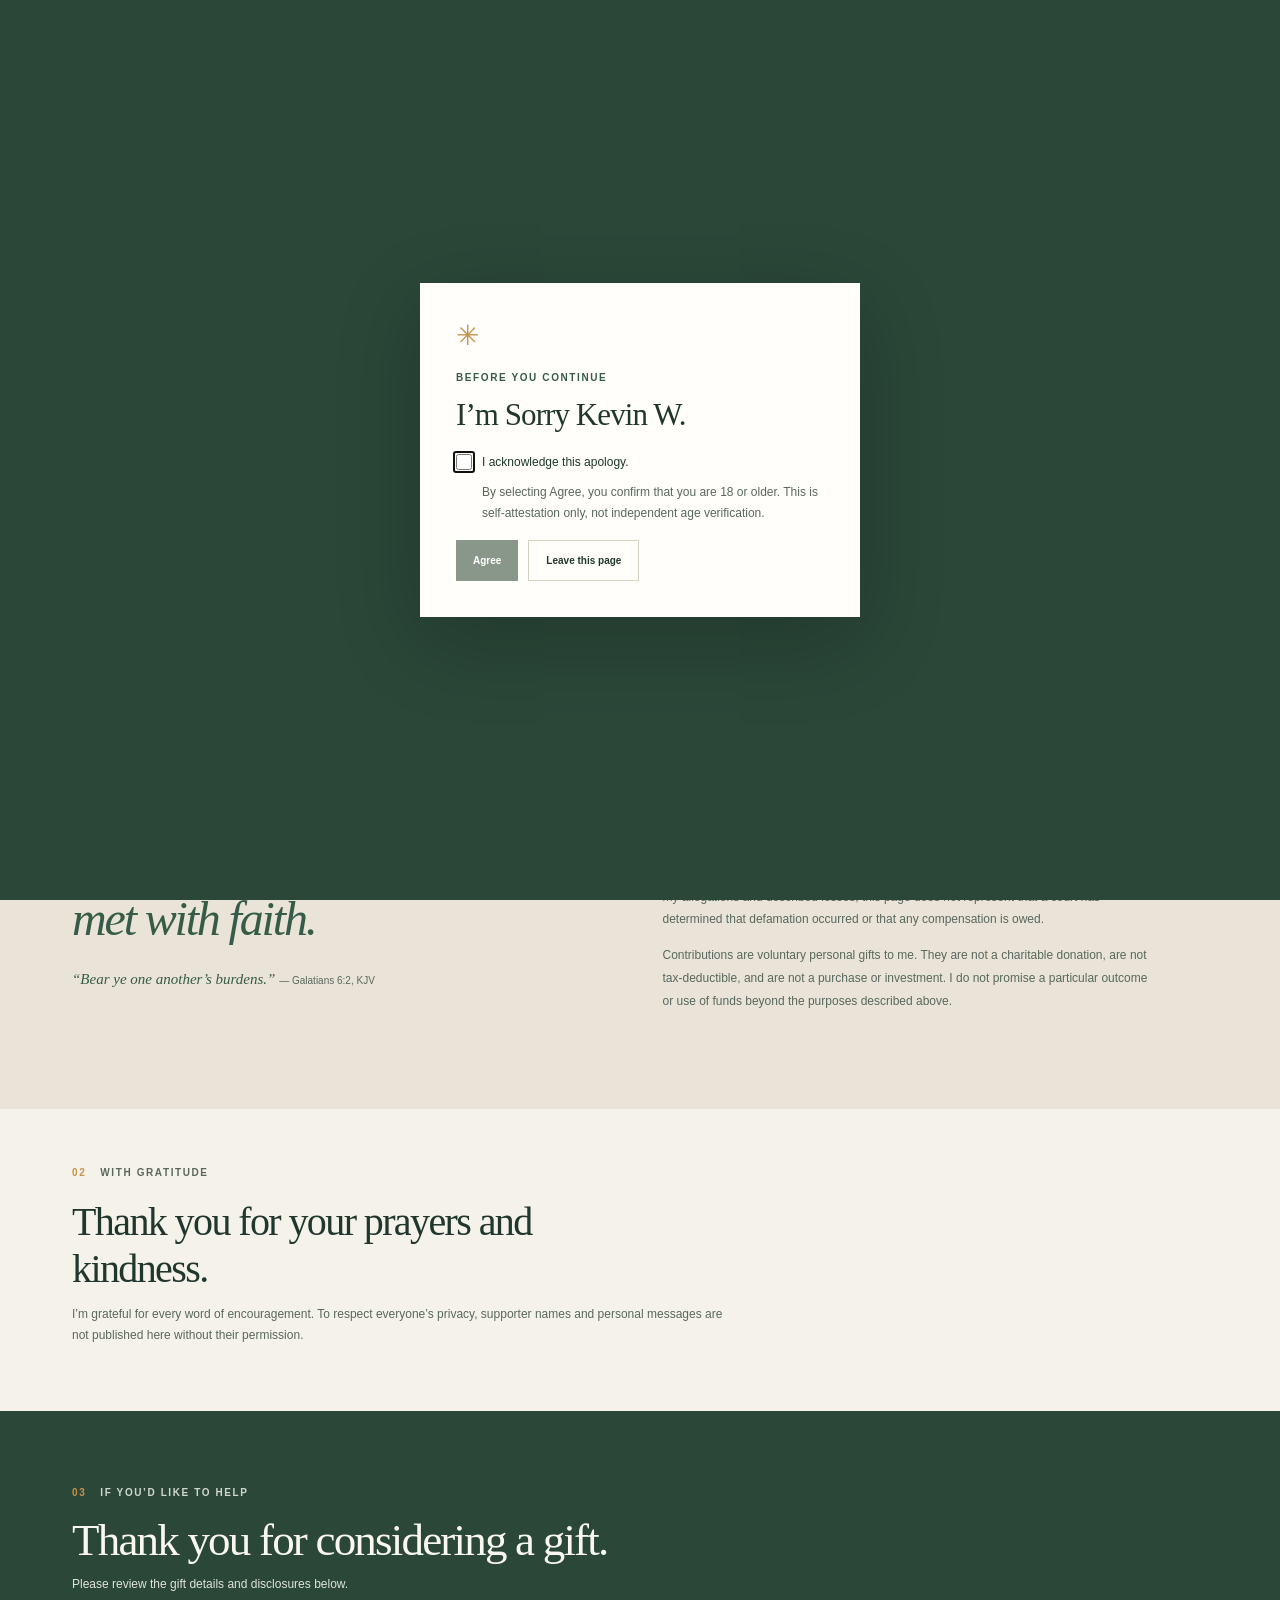
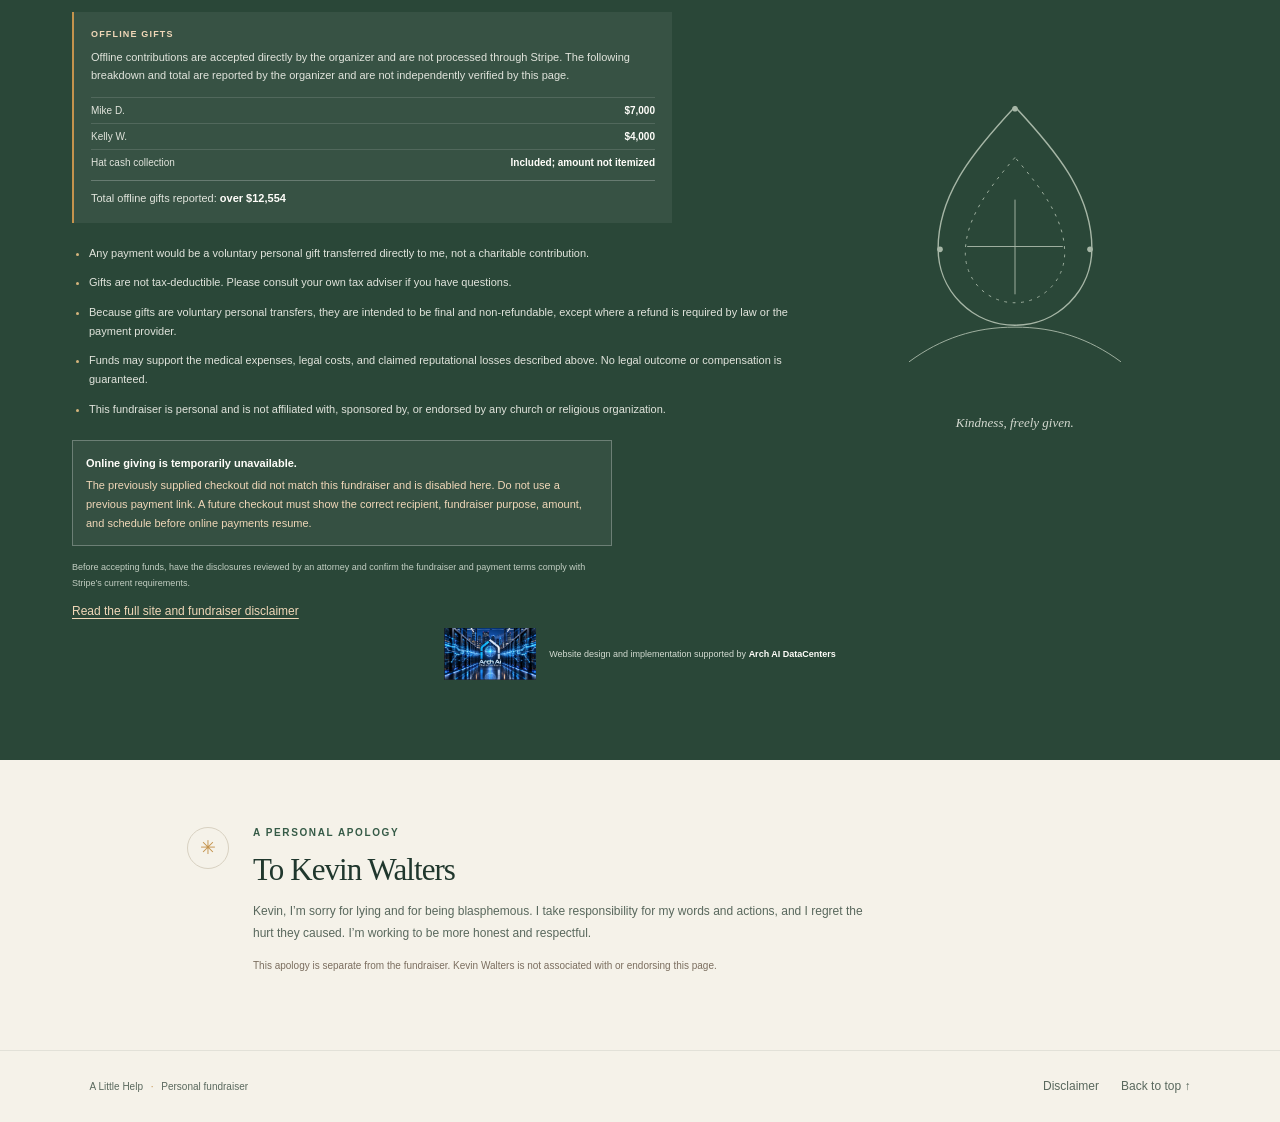
==== index.html @ fa7276f8 "Clarify online giving pause Co-authored-by: Copilot App <223556219+Copilot@users.noreply.github.com>" ====
<!doctype html>
<html lang="en">
  <head>
    <meta charset="utf-8">
    <meta name="viewport" content="width=device-width, initial-scale=1">
    <meta name="theme-color" content="#f5f2e9">
    <meta
      name="description"
      content="A personal fundraiser seeking voluntary support for medical expenses, legal costs, and alleged reputational losses. Read the disclosures and recurring-payment terms."
    >
    <meta property="og:type" content="website">
    <meta property="og:title" content="Personal Fundraiser for Medical and Legal Expenses | A Little Help">
    <meta property="og:description" content="A personal fundraiser seeking voluntary support for medical expenses, legal costs, and alleged reputational losses. Read the disclosures and recurring-payment terms.">
    <meta name="twitter:card" content="summary">
    <title>Personal Fundraiser for Medical and Legal Expenses | A Little Help</title>
    <link rel="stylesheet" href="styles.css">
    <script src="script.js" defer></script>
  </head>
  <body>
    <div class="age-gate" id="age-gate" role="dialog" aria-modal="true" aria-labelledby="age-title">
      <div class="age-card">
        <span class="age-mark" aria-hidden="true">✳</span>
        <p class="eyebrow">Before you continue</p>
        <h1 id="age-title">I’m Sorry Kevin W.</h1>
        <label class="age-acknowledgment" for="age-apology-check">
          <input id="age-apology-check" type="checkbox">
          <span>I acknowledge this apology.</span>
        </label>
        <p class="age-fine-print">By selecting Agree, you confirm that you are 18 or older. This is self-attestation only, not independent age verification.</p>
        <div class="age-actions">
          <button class="button button-primary" id="age-confirm" type="button" disabled>Agree</button>
          <button class="button button-quiet" id="age-leave" type="button">Leave this page</button>
        </div>
      </div>
    </div>

    <div id="view-stage">
    <div id="page-content">
      <header class="site-header">
        <a class="wordmark" href="#home" aria-label="A Little Help, home">
          <span class="wordmark-icon" aria-hidden="true">✳</span>
          <span>A Little Help</span>
        </a>
        <a class="header-link" href="#story">Read the details <span aria-hidden="true">↓</span></a>
      </header>

      <main id="home">
      <section class="hero" aria-labelledby="page-title">
        <div class="hero-copy">
          <p class="eyebrow"><span class="eyebrow-line"></span>A personal fundraiser</p>
          <h1 id="page-title">A little help.<br><em>A lot of hope.</em></h1>
          <p class="hero-intro">
            I’m seeking help with medical expenses, legal costs, and losses related
            to statements I believe have harmed my reputation. I’m grateful for
            your kindness, prayers, or simply taking the time to read.
          </p>
          <a class="text-link" href="#donate">Read the giving details <span aria-hidden="true">↘</span></a>
          <div class="verse">
            <span class="verse-mark" aria-hidden="true">“</span>
            <blockquote>“I was sick, and ye visited me.”</blockquote>
            <cite>Matthew 25:36, King James Version</cite>
          </div>
        </div>

        <aside class="goal-card" aria-label="Fundraising goal">
          <div class="goal-orbit" aria-hidden="true">
            <svg viewBox="0 0 220 220" role="presentation">
              <circle cx="110" cy="110" r="94" fill="none" stroke="currentColor" stroke-width="1"></circle>
              <circle cx="110" cy="110" r="74" fill="none" stroke="currentColor" stroke-width="1" stroke-dasharray="2 7"></circle>
              <path d="M110 35v150M35 110h150M57 57l106 106M163 57 57 163" fill="none" stroke="currentColor" stroke-width="1"></path>
              <circle cx="110" cy="110" r="5" fill="currentColor"></circle>
            </svg>
          </div>
          <p class="goal-label">Fundraising goal</p>
          <p class="goal-amount">$325,000</p>
          <p class="goal-caption">A goal, not a promise of compensation or a legal finding.</p>
          <div class="raised-total">
            <p class="raised-label">Offline gifts reported</p>
            <p class="raised-amount" id="raised-amount">Over $12,554</p>
          </div>
          <div class="raised-note">
            <span class="status-dot" aria-hidden="true"></span>
            <span>Reported by the organizer; this static page does not verify or update totals.</span>
          </div>
        </aside>
      </section>

      <section class="story-section" id="story" aria-labelledby="story-title">
        <div class="section-label"><span>01</span> WHY I’M ASKING</div>
        <div class="story-content">
          <div>
            <h2 id="story-title">A difficult season,<br><em>met with faith.</em></h2>
            <p class="story-caption">“Bear ye one another’s burdens.” <span>— Galatians 6:2, KJV</span></p>
          </div>
          <div class="story-copy">
            <p>
              I’m asking for personal support toward medical expenses, legal
              costs, and losses I associate with statements I believe were
              defamatory and harmed my reputation. These are my allegations and
              described losses; this page does not represent that a court has
              determined that defamation occurred or that any compensation is
              owed.
            </p>
            <p>
              Contributions are voluntary personal gifts to me. They are not a
              charitable donation, are not tax-deductible, and are not a purchase
              or investment. I do not promise a particular outcome or use of
              funds beyond the purposes described above.
            </p>
          </div>
        </div>
      </section>

      <section class="support-note" aria-labelledby="support-note-title">
        <div class="section-label"><span>02</span> WITH GRATITUDE</div>
        <h2 id="support-note-title">Thank you for your prayers and kindness.</h2>
        <p>I’m grateful for every word of encouragement. To respect everyone’s privacy, supporter names and personal messages are not published here without their permission.</p>
      </section>

      <section class="donation-section" id="donate" aria-labelledby="donation-title">
        <div class="donation-copy">
          <div class="section-label section-label-light"><span>03</span> IF YOU’D LIKE TO HELP</div>
          <h2 id="donation-title">Thank you for considering a gift.</h2>
          <p>
            Please review the gift details and disclosures below.
          </p>
          <div class="offline-giving">
            <p class="offline-label">Offline gifts</p>
            <p>Offline contributions are accepted directly by the organizer and are not processed through Stripe. The following breakdown and total are reported by the organizer and are not independently verified by this page.</p>
            <ul class="offline-list">
              <li><span>Mike D.</span><strong>$7,000</strong></li>
              <li><span>Kelly W.</span><strong>$4,000</strong></li>
              <li><span>Hat cash collection</span><strong>Included; amount not itemized</strong></li>
            </ul>
            <p class="offline-total">Total offline gifts reported: <strong>over $12,554</strong></p>
          </div>
          <ul class="disclosure-list">
            <li>Any payment would be a voluntary personal gift transferred directly to me, not a charitable contribution.</li>
            <li>Gifts are not tax-deductible. Please consult your own tax adviser if you have questions.</li>
            <li>Because gifts are voluntary personal transfers, they are intended to be final and non-refundable, except where a refund is required by law or the payment provider.</li>
            <li>Funds may support the medical expenses, legal costs, and claimed reputational losses described above. No legal outcome or compensation is guaranteed.</li>
            <li>This fundraiser is personal and is not affiliated with, sponsored by, or endorsed by any church or religious organization.</li>
          </ul>
          <p class="payment-status" role="status" aria-live="polite">
            <strong>Online giving is temporarily unavailable.</strong> The previously supplied checkout did not match this fundraiser and is disabled here. Do not use a previous payment link. A future checkout must show the correct recipient, fundraiser purpose, amount, and schedule before online payments resume.
          </p>
          <p class="review-note">Before accepting funds, have the disclosures reviewed by an attorney and confirm the fundraiser and payment terms comply with Stripe’s current requirements.</p>
          <p class="disclaimer-link"><a href="disclaimer.html">Read the full site and fundraiser disclaimer</a></p>
        </div>
        <div class="donation-art" aria-hidden="true">
          <svg viewBox="0 0 320 360" role="presentation">
            <path d="M160 35c-42 45-82 92-82 151a82 82 0 0 0 164 0c0-59-40-106-82-151Z" fill="none" stroke="currentColor" stroke-width="1.5"></path>
            <path d="M160 89c-28 33-53 65-53 102a53 53 0 0 0 106 0c0-37-25-69-53-102Z" fill="none" stroke="currentColor" stroke-width="1" stroke-dasharray="3 6"></path>
            <path d="M160 134v101m-51-51h102" fill="none" stroke="currentColor" stroke-width="1"></path>
            <path d="M47 307c34-25 70-37 113-37s79 12 113 37" fill="none" stroke="currentColor" stroke-width="1"></path>
            <circle cx="160" cy="37" r="3" fill="currentColor"></circle>
            <circle cx="80" cy="187" r="3" fill="currentColor"></circle>
            <circle cx="240" cy="187" r="3" fill="currentColor"></circle>
          </svg>
          <span class="art-caption">Kindness, freely given.</span>
        </div>
        <div class="entity-credit">
          <img src="assets/arch-ai-datacenters.png" alt="">
          <span>Website design and implementation supported by <strong>Arch AI DataCenters</strong></span>
        </div>
      </section>

      <section class="apology-section" aria-labelledby="apology-title">
        <div class="apology-icon" aria-hidden="true">✳</div>
        <div class="apology-copy">
          <p class="eyebrow">A personal apology</p>
          <h2 id="apology-title">To Kevin Walters</h2>
          <p>
            Kevin, I’m sorry for lying and for being blasphemous. I take
            responsibility for my words and actions, and I regret the hurt they
            caused. I’m working to be more honest and respectful.
          </p>
          <p class="apology-note">
            This apology is separate from the fundraiser. Kevin Walters is not
            associated with or endorsing this page.
          </p>
        </div>
      </section>
      </main>

      <footer class="site-footer">
        <span>A Little Help <span aria-hidden="true">·</span> Personal fundraiser</span>
        <span class="footer-links"><a href="disclaimer.html">Disclaimer</a><a href="#home">Back to top ↑</a></span>
      </footer>
    </div>
    </div>
    <div class="leave-screen" id="leave-screen" hidden>
      <p>Thanks for stopping by. You can close this tab now.</p>
    </div>
    <div class="view-toggle" role="group" aria-label="Preview the page layout">
      <button class="view-toggle-button" type="button" data-view="desktop" aria-label="Show desktop layout" title="Desktop layout" aria-pressed="false">
        <svg viewBox="0 0 24 24" aria-hidden="true"><rect x="3" y="4" width="18" height="13" rx="1.5"></rect><path d="M8 21h8m-4-4v4"></path></svg>
      </button>
      <button class="view-toggle-button" type="button" data-view="mobile" aria-label="Show mobile layout" title="Mobile layout" aria-pressed="false">
        <svg viewBox="0 0 24 24" aria-hidden="true"><rect x="7" y="2.5" width="10" height="19" rx="2"></rect><path d="M10 5h4m-2 13.5h.01"></path></svg>
      </button>
    </div>
  </body>
</html>
---- styles.css ----
:root {
  color-scheme: light;
  --paper: #f5f2e9;
  --paper-dark: #e9e4d7;
  --ink: #20372d;
  --ink-soft: #59685d;
  --green: #365b47;
  --green-deep: #2a4738;
  --gold: #c4934d;
  --line: #d8d1c1;
  --white: #fffefa;
}

* { box-sizing: border-box; }

html { scroll-behavior: smooth; }

body {
  margin: 0;
  background: var(--paper);
  color: var(--ink);
  font-family: "Segoe UI", Arial, sans-serif;
  -webkit-font-smoothing: antialiased;
}

body.gated { overflow: hidden; }

a { color: inherit; }

#view-stage { position: relative; }

.site-header,
.site-footer {
  display: flex;
  align-items: center;
  justify-content: space-between;
  padding-inline: max(7vw, calc((100vw - 1200px) / 2));
}

.site-header {
  height: 82px;
  border-bottom: 1px solid rgb(32 55 45 / 9%);
}

.wordmark {
  display: inline-flex;
  align-items: center;
  gap: 10px;
  font-family: Georgia, "Times New Roman", serif;
  font-size: 19px;
  font-weight: 700;
  text-decoration: none;
}

.wordmark-icon { color: var(--gold); font-size: 25px; }
.header-link, .site-footer a { color: var(--ink-soft); font-size: 12px; text-decoration: none; }
.header-link span { margin-left: 8px; }

.hero {
  display: grid;
  grid-template-columns: minmax(0, 1fr) minmax(310px, 410px);
  align-items: center;
  gap: clamp(45px, 8vw, 115px);
  max-width: 1200px;
  min-height: 635px;
  margin: auto;
  padding: 75px 7vw 82px;
}

.hero-copy { max-width: 580px; }
.eyebrow, .section-label {
  margin: 0;
  color: var(--green);
  font-size: 10px;
  font-weight: 700;
  letter-spacing: .16em;
  text-transform: uppercase;
}

.eyebrow { display: flex; align-items: center; gap: 12px; }
.eyebrow-line { width: 28px; height: 1px; background: var(--gold); }

h1, h2, blockquote { font-family: Georgia, "Times New Roman", serif; font-weight: 400; }

.hero h1 {
  margin: 27px 0 20px;
  font-size: clamp(52px, 6.4vw, 82px);
  letter-spacing: -.055em;
  line-height: .99;
}

.hero h1 em, .story-content h2 em { color: var(--green); font-weight: 400; }
.hero-intro { max-width: 470px; margin: 0; color: var(--ink-soft); font-size: 14px; line-height: 1.85; }

.text-link {
  display: inline-flex;
  gap: 15px;
  margin-top: 25px;
  color: var(--green-deep);
  font-size: 12px;
  font-weight: 700;
  text-underline-offset: 5px;
}

.verse { position: relative; margin-top: 58px; padding-left: 22px; border-left: 1px solid var(--gold); }
.verse-mark { position: absolute; top: -18px; left: 18px; color: var(--gold); font: 30px Georgia, serif; }
.verse blockquote { margin: 0 0 9px; font-size: 19px; font-style: italic; }
.verse cite { color: var(--ink-soft); font-size: 10px; font-style: normal; letter-spacing: .08em; text-transform: uppercase; }

.goal-card {
  position: relative;
  display: flex;
  min-height: 386px;
  flex-direction: column;
  align-items: center;
  justify-content: center;
  overflow: hidden;
  padding: 42px 32px 32px;
  border: 1px solid rgb(32 55 45 / 8%);
  background: var(--white);
  text-align: center;
  box-shadow: 0 22px 65px rgb(46 57 45 / 7%);
}

.goal-orbit { position: absolute; inset: 12px; color: #e5dfd1; }
.goal-orbit svg { width: 100%; height: 100%; }
.goal-label, .goal-amount, .goal-caption, .raised-note { position: relative; }
.goal-label { margin: 15px 0 9px; color: var(--green); font-size: 10px; font-weight: 700; letter-spacing: .15em; text-transform: uppercase; }
.goal-amount { margin: 0; font: 52px Georgia, serif; letter-spacing: -.04em; }
.goal-caption { max-width: 230px; margin: 9px 0 22px; color: var(--ink-soft); font-size: 11px; line-height: 1.6; }
.raised-total { position: relative; margin-bottom: 15px; }
.raised-label { margin: 0 0 4px; color: var(--ink-soft); font-size: 9px; font-weight: 700; letter-spacing: .12em; text-transform: uppercase; }
.raised-amount { margin: 0; color: var(--green); font: 24px Georgia, serif; }
.raised-note { display: flex; align-items: center; gap: 8px; padding-top: 15px; border-top: 1px solid var(--line); color: var(--ink-soft); font-size: 10px; }
.status-dot { width: 7px; height: 7px; border-radius: 50%; background: var(--gold); }

.story-section { padding: 77px max(7vw, calc((100vw - 1050px) / 2)) 83px; background: var(--paper-dark); }
.section-label { display: flex; align-items: center; gap: 14px; color: var(--ink-soft); }
.section-label span { color: var(--gold); }
.story-content { display: grid; grid-template-columns: 1fr 1fr; gap: 68px; margin-top: 35px; }
.story-content h2, .messages-heading h2 { margin: 0; font-size: clamp(34px, 4vw, 48px); letter-spacing: -.045em; line-height: 1.1; }
.story-caption { margin: 25px 0 0; color: var(--green); font: italic 15px Georgia, serif; }
.story-caption span { color: var(--ink-soft); font: 10px "Segoe UI", Arial, sans-serif; }
.story-copy { max-width: 490px; color: var(--ink-soft); font-size: 12px; line-height: 1.9; }
.story-copy p { margin: 0 0 13px; }

.support-note { padding: 58px max(7vw, calc((100vw - 1050px) / 2)) 64px; }
.support-note h2 { max-width: 600px; margin: 20px 0 12px; font-size: clamp(30px, 3.5vw, 40px); letter-spacing: -.04em; }
.support-note > p { max-width: 660px; margin: 0; color: var(--ink-soft); font-size: 12px; line-height: 1.8; }
.button { min-height: 41px; padding: 0 17px; border: 0; font: inherit; font-size: 10px; font-weight: 700; cursor: pointer; }
.button-primary { background: var(--green); color: white; }
.button-primary:hover { background: var(--green-deep); }
.button-quiet { border: 1px solid var(--line); background: transparent; color: var(--ink); }

.donation-section { display: grid; grid-template-columns: minmax(0, 1.3fr) minmax(200px, .7fr); gap: 55px; align-items: center; padding: 76px max(7vw, calc((100vw - 1050px) / 2)) 80px; background: var(--green-deep); color: #f9f7ef; }
.section-label-light { color: #d2d7cd; }
.donation-copy h2 { max-width: 540px; margin: 18px 0 13px; font-size: clamp(34px, 4vw, 45px); letter-spacing: -.04em; line-height: 1.08; }
.donation-copy > p:not(.review-note):not(.payment-status) { color: #e1e4dc; font-size: 12px; }
.disclosure-list { display: grid; gap: 11px; margin: 17px 0 21px; padding-left: 17px; color: #e1e4dc; font-size: 11px; line-height: 1.7; }
.disclosure-list li::marker { color: #d5b47c; }
.offline-giving { max-width: 600px; margin: 21px 0; padding: 15px 17px; border-left: 2px solid var(--gold); background: rgb(255 255 255 / 6%); }
.offline-giving p { margin: 0; color: #e1e4dc; font-size: 11px; line-height: 1.7; }
.offline-giving .offline-label { margin-bottom: 5px; color: #f0d7b8; font-size: 9px; font-weight: 700; letter-spacing: .13em; text-transform: uppercase; }
.offline-list { display: grid; gap: 7px; margin: 12px 0; padding: 0; list-style: none; }
.offline-list li { display: flex; justify-content: space-between; gap: 16px; padding-top: 7px; border-top: 1px solid rgb(255 255 255 / 13%); color: #e1e4dc; font-size: 10px; }
.offline-list strong, .offline-total strong { color: #fffefa; font-weight: 700; text-align: right; }
.offline-total { padding-top: 8px; border-top: 1px solid rgb(255 255 255 / 24%); }
.payment-status { max-width: 540px; margin: 12px 0 8px; padding: 13px; border: 1px solid rgb(255 255 255 / 27%); background: rgb(255 255 255 / 5%); color: #f0d7b8; font-size: 11px; line-height: 1.7; }
.payment-status strong { display: block; margin-bottom: 4px; color: #fffefa; }
.review-note { max-width: 520px; margin: 14px 0 0; color: #c2cec2; font-size: 9px; line-height: 1.7; }
.disclaimer-link { margin: 13px 0 0; font-size: 10px; }
.disclaimer-link a { color: #f0d7b8; text-underline-offset: 3px; }
.donation-art { display: flex; flex-direction: column; align-items: center; color: #a6b6a6; }
.donation-art svg { width: min(100%, 300px); }
.art-caption { margin-top: 4px; color: #d4d9d0; font: italic 13px Georgia, serif; }

.apology-section { display: flex; align-items: flex-start; gap: 24px; max-width: 1050px; margin: auto; padding: 67px 7vw 74px; }
.apology-icon { display: grid; flex: 0 0 42px; width: 42px; height: 42px; place-items: center; border: 1px solid var(--line); border-radius: 50%; color: var(--gold); font-size: 19px; }
.apology-copy { max-width: 620px; }
.apology-copy h2 { margin: 14px 0 12px; font-size: 31px; letter-spacing: -.03em; }
.apology-copy > p:not(.eyebrow) { margin: 0; color: var(--ink-soft); font-size: 12px; line-height: 1.85; }
.apology-copy .apology-note { margin-top: 13px !important; color: #7b6e5f !important; font-size: 10px !important; }
.disclaimer-copy { max-width: 850px; color: var(--ink-soft); font-size: 11px; line-height: 1.8; }
.disclaimer-copy p { margin: 0 0 13px; }
.disclaimer-copy strong { color: var(--ink); }
.disclaimer-page { max-width: 1000px; min-height: calc(100vh - 154px); margin: 0 auto; padding: 64px 7vw 76px; }
.disclaimer-page h1 { margin: 20px 0 28px; font-size: clamp(38px, 5vw, 58px); letter-spacing: -.05em; }
.disclaimer-page .disclaimer-copy { max-width: 820px; font-size: 13px; }
.back-to-fundraiser { display: inline-flex; gap: 12px; margin-top: 20px; color: var(--green); font-size: 12px; font-weight: 700; text-underline-offset: 4px; }
.site-footer { min-height: 72px; border-top: 1px solid rgb(32 55 45 / 9%); color: var(--ink-soft); font-size: 10px; }
.site-footer > span span { padding-inline: 5px; color: var(--gold); }
.footer-links { display: flex; align-items: center; gap: 22px; }
.entity-credit { grid-column: 1 / -1; display: flex; align-items: center; justify-self: center; gap: 13px; margin-top: -22px; color: #d3dbd1; font-size: 9px; text-align: left; }
.entity-credit img { width: 92px; height: 52px; object-fit: cover; object-position: center; }
.entity-credit strong { color: #fffefa; font-weight: 700; }

.age-gate { position: fixed; z-index: 20; inset: 0; display: grid; place-items: center; padding: 24px; background: var(--green-deep); }
.age-gate[hidden], .leave-screen[hidden] { display: none; }
.age-card { width: min(100%, 440px); padding: 36px; background: var(--white); box-shadow: 0 24px 80px rgb(0 0 0 / 20%); }
.age-mark { display: block; margin-bottom: 20px; color: var(--gold); font-size: 28px; }
.age-card h1 { margin: 14px 0 11px; font: 400 31px Georgia, serif; letter-spacing: -.03em; }
.age-card > p:not(.eyebrow) { color: var(--ink-soft); font-size: 12px; line-height: 1.8; }
.age-acknowledgment { display: flex; align-items: flex-start; gap: 10px; margin-top: 20px; color: var(--ink); font-size: 12px; line-height: 1.6; cursor: pointer; }
.age-acknowledgment input { flex: 0 0 auto; width: 16px; height: 16px; margin: 1px 0 0; accent-color: var(--green); }
.age-card > .age-fine-print { margin: 9px 0 0 26px; color: #77796f; font-size: 9px; line-height: 1.55; }
.age-actions { display: flex; flex-wrap: wrap; gap: 10px; margin-top: 15px; }
.age-actions .button-primary:disabled { background: #89978b; cursor: not-allowed; }
.leave-screen { position: fixed; z-index: 21; inset: 0; display: grid; place-items: center; padding: 24px; background: var(--paper); color: var(--ink-soft); font: italic 18px Georgia, serif; text-align: center; }
.view-toggle { position: fixed; z-index: 15; top: 50%; right: 10px; display: grid; gap: 4px; padding: 5px; border: 1px solid rgb(32 55 45 / 12%); border-radius: 24px; background: rgb(255 254 250 / 94%); box-shadow: 0 5px 20px rgb(32 55 45 / 12%); transform: translateY(-50%); }
.view-toggle-button { display: grid; width: 36px; height: 36px; place-items: center; padding: 0; border: 0; border-radius: 50%; background: transparent; color: var(--ink-soft); cursor: pointer; }
.view-toggle-button svg { width: 18px; height: 18px; fill: none; stroke: currentColor; stroke-linecap: round; stroke-linejoin: round; stroke-width: 1.6; }
.view-toggle-button[aria-pressed="true"] { background: var(--green); color: white; }
.view-toggle-button:focus-visible { outline: 2px solid var(--gold); outline-offset: 2px; }

body[data-view-mode="mobile"] #page-content { width: min(390px, 100%); max-width: 100%; margin-inline: auto; box-shadow: 0 0 0 1px rgb(32 55 45 / 10%); }
body[data-view-mode="mobile"] #page-content .site-header { height: 70px; padding-inline: 24px; }
body[data-view-mode="mobile"] #page-content .hero { grid-template-columns: 1fr; gap: 35px; min-height: auto; padding: 59px 27px 65px; }
body[data-view-mode="mobile"] #page-content .hero h1 { font-size: clamp(54px, 14vw, 76px); }
body[data-view-mode="mobile"] #page-content .verse { margin-top: 43px; }
body[data-view-mode="mobile"] #page-content .goal-card { min-height: 310px; }
body[data-view-mode="mobile"] #page-content .story-section,
body[data-view-mode="mobile"] #page-content .support-note { padding: 58px 27px 64px; }
body[data-view-mode="mobile"] #page-content .story-content { grid-template-columns: 1fr; gap: 22px; margin-top: 27px; }
body[data-view-mode="mobile"] #page-content .donation-section { grid-template-columns: 1fr; gap: 25px; padding: 60px 27px 62px; }
body[data-view-mode="mobile"] #page-content .donation-art { display: none; }
body[data-view-mode="mobile"] #page-content .apology-section { gap: 15px; padding: 55px 27px 62px; }
body[data-view-mode="mobile"] #page-content .site-footer { gap: 14px; align-items: flex-start; padding: 18px 22px; font-size: 9px; }
body[data-view-mode="mobile"] #page-content .entity-credit { max-width: 300px; margin-top: -8px; line-height: 1.5; }
body[data-view-mode="mobile"] #page-content .entity-credit img { flex: 0 0 70px; width: 70px; height: 40px; }

body[data-view-mode="desktop"] #view-stage { overflow: hidden; }
body[data-view-mode="desktop"] #page-content { transform-origin: top left; }
body[data-view-mode="desktop"] #page-content .site-header { height: 82px; padding-inline: 7vw; }
body[data-view-mode="desktop"] #page-content .hero { grid-template-columns: minmax(0, 1fr) minmax(270px, 330px); gap: 32px; min-height: 635px; padding: 75px 72px 82px; }
body[data-view-mode="desktop"] #page-content .hero h1 { font-size: clamp(52px, 6.4vw, 82px); }
body[data-view-mode="desktop"] #page-content .verse { margin-top: 58px; }
body[data-view-mode="desktop"] #page-content .goal-card { min-height: 340px; }
body[data-view-mode="desktop"] #page-content .story-section { padding: 77px 72px 83px; }
body[data-view-mode="desktop"] #page-content .support-note { padding: 58px 72px 64px; }
body[data-view-mode="desktop"] #page-content .story-content { grid-template-columns: 1fr 1fr; gap: 45px; margin-top: 35px; }
body[data-view-mode="desktop"] #page-content .donation-section { grid-template-columns: minmax(0, 1.3fr) minmax(200px, .7fr); gap: 32px; padding: 76px 72px 80px; }
body[data-view-mode="desktop"] #page-content .donation-art { display: flex; }
body[data-view-mode="desktop"] #page-content .apology-section { gap: 24px; padding: 67px 72px 74px; }
body[data-view-mode="desktop"] #page-content .site-footer { min-height: 72px; gap: 14px; align-items: center; padding: 18px 7vw; font-size: 10px; }

@media (max-width: 800px) {
  .hero { grid-template-columns: minmax(0, 1fr) minmax(270px, 330px); gap: 32px; padding-inline: 5vw; }
  .goal-card { min-height: 340px; }
  .story-section, .support-note, .donation-section { padding-inline: 7vw; }
  .donation-section { gap: 25px; }
}

@media (max-width: 650px) {
  .site-header { height: 70px; padding-inline: 6vw; }
  .hero { grid-template-columns: 1fr; gap: 35px; min-height: auto; padding: 59px 7vw 65px; }
  .hero h1 { font-size: clamp(54px, 14vw, 76px); }
  .verse { margin-top: 43px; }
  .goal-card { min-height: 310px; }
  .story-section, .support-note { padding: 58px 7vw 64px; }
  .story-content { grid-template-columns: 1fr; gap: 22px; margin-top: 27px; }
  .donation-section { grid-template-columns: 1fr; padding: 60px 7vw 62px; }
  .donation-art { display: none; }
  .apology-section { gap: 15px; padding: 55px 7vw 62px; }
  .disclaimer-page { min-height: calc(100vh - 140px); padding: 52px 7vw 62px; }
  .entity-credit { max-width: 300px; margin-top: -8px; line-height: 1.5; }
  .entity-credit img { flex: 0 0 70px; width: 70px; height: 40px; }
  .site-footer { gap: 14px; align-items: flex-start; padding: 18px 6vw; font-size: 9px; }
  .age-card { padding: 28px; }
}

@media (prefers-reduced-motion: reduce) {
  *, *::before, *::after { scroll-behavior: auto !important; animation-duration: .01ms !important; animation-iteration-count: 1 !important; }
}
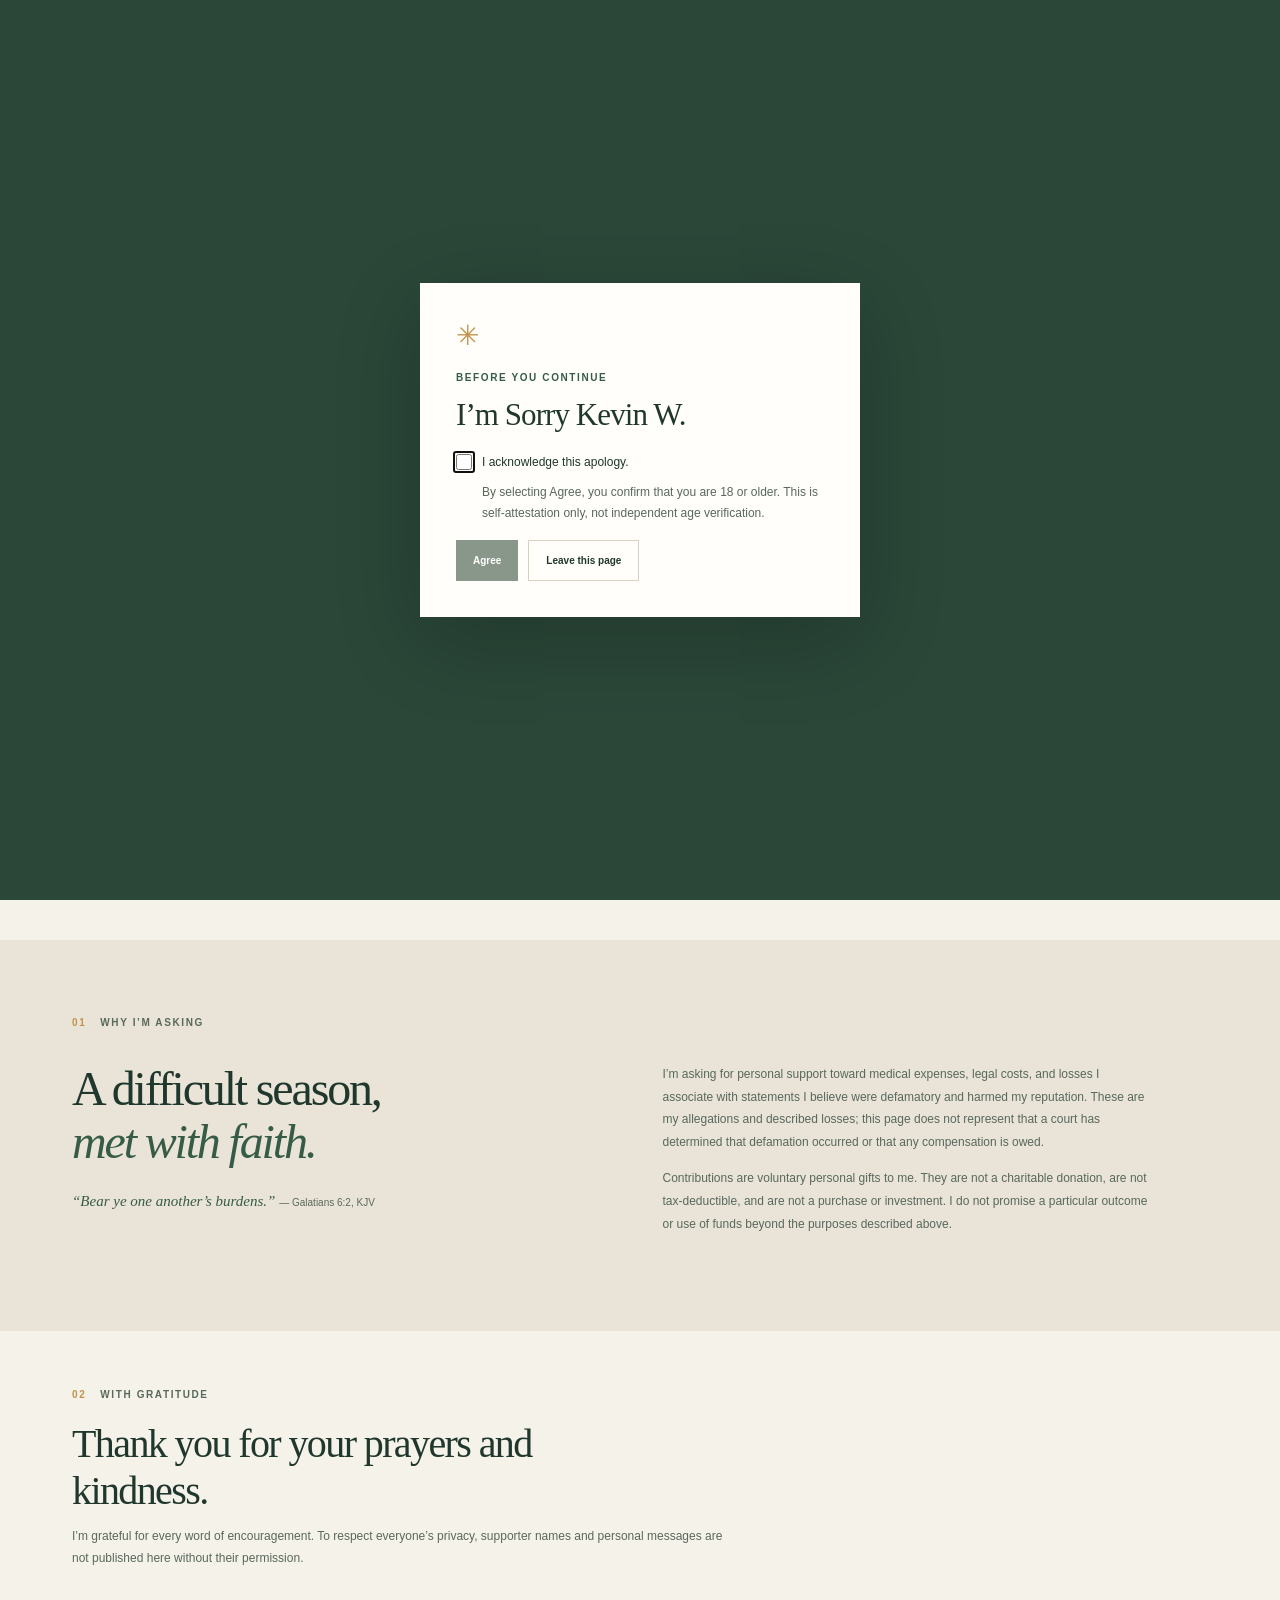
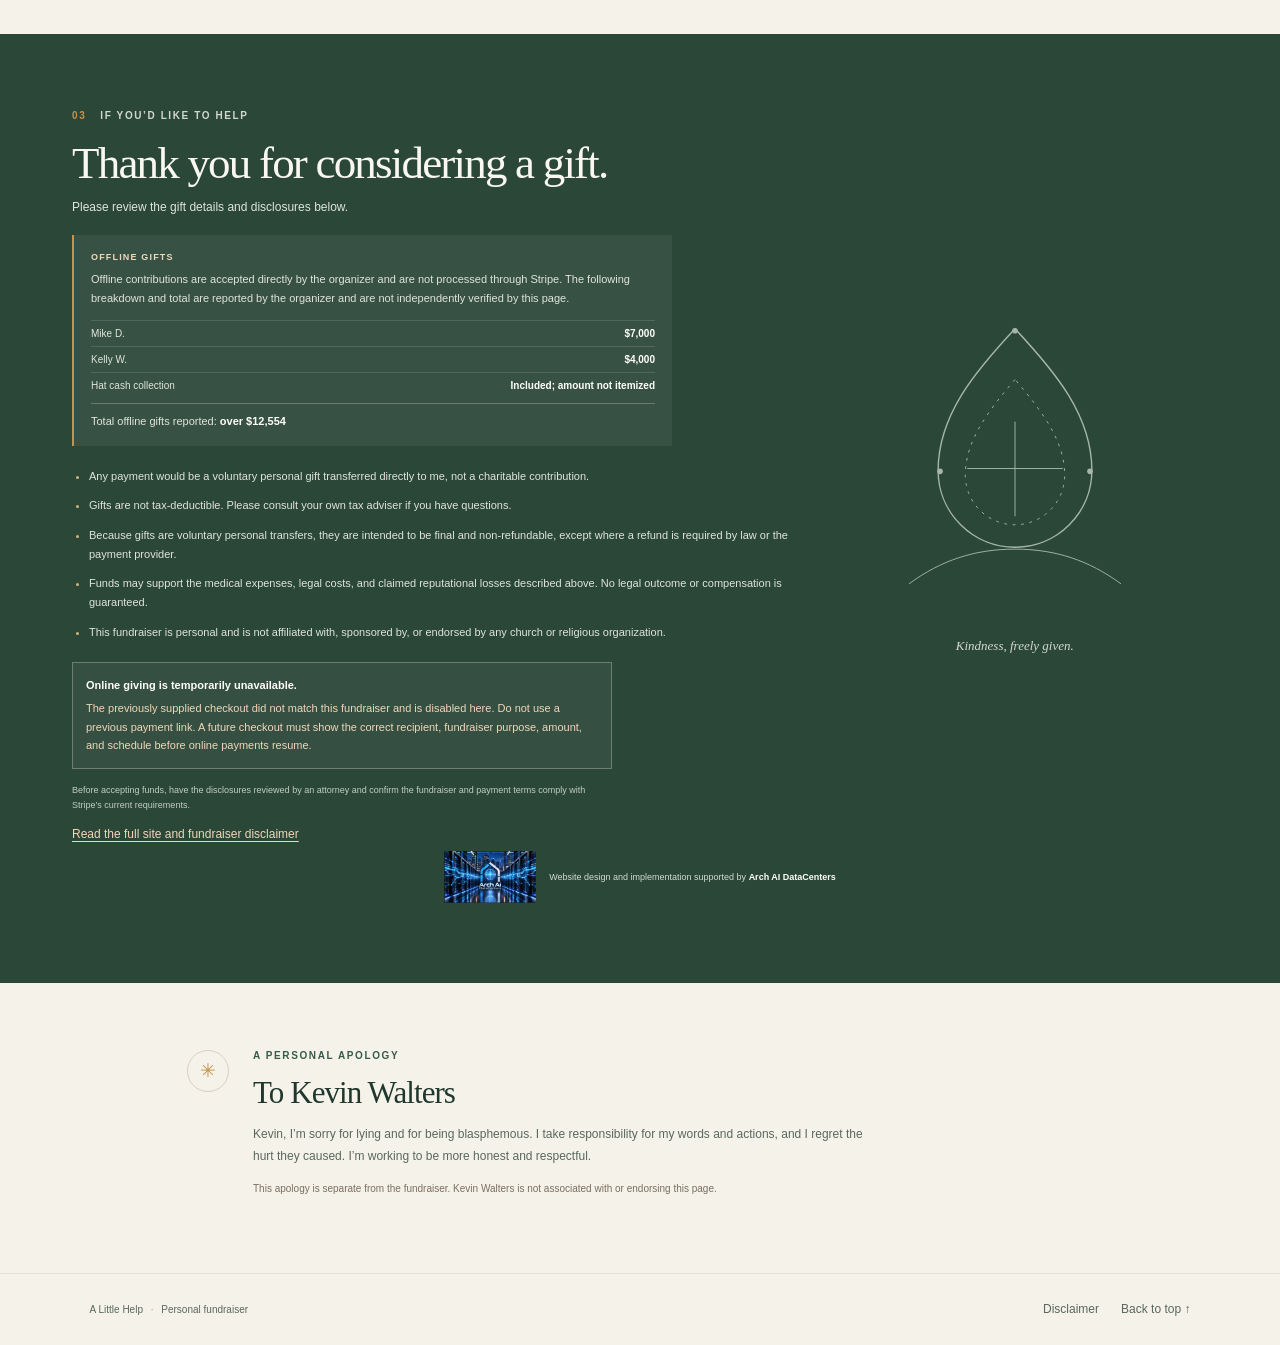
==== commit 84c6d830: "Add neutral defamation subdomain placeholder Co-authored-by: Copilot App <223556219+Copilot@users.no" ====
--- a/index.html
+++ b/index.html
@@ -36,6 +36,13 @@
 
     <div id="view-stage">
     <div id="page-content">
+      <div class="brand-banner">
+        <a class="brand-banner-link" href="#home">
+          <img src="assets/arch-ai-datacenters.png" alt="">
+          <span class="brand-banner-title">Arch AI DataCenters</span>
+          <span class="brand-banner-caption">Website design and implementation support</span>
+        </a>
+      </div>
       <header class="site-header">
         <a class="wordmark" href="#home" aria-label="A Little Help, home">
           <span class="wordmark-icon" aria-hidden="true">✳</span>
--- a/styles.css
+++ b/styles.css
@@ -28,6 +28,41 @@
 a { color: inherit; }
 
 #view-stage { position: relative; }
+
+.brand-banner {
+  display: grid;
+  justify-items: end;
+  padding: 18px 20px 14px;
+  text-align: right;
+}
+
+.brand-banner-link {
+  display: flex;
+  flex-direction: column;
+  align-items: flex-end;
+  gap: 8px;
+  color: var(--ink);
+  text-decoration: none;
+}
+
+.brand-banner-link img {
+  display: block;
+  width: min(230px, 62vw);
+  height: auto;
+  aspect-ratio: 1124 / 632;
+  object-fit: contain;
+}
+
+.brand-banner-title {
+  font-size: clamp(22px, 3vw, 30px);
+  font-weight: 700;
+  line-height: 1.15;
+}
+
+.brand-banner-caption {
+  color: var(--ink-soft);
+  font-size: 10px;
+}
 
 .site-header,
 .site-footer {
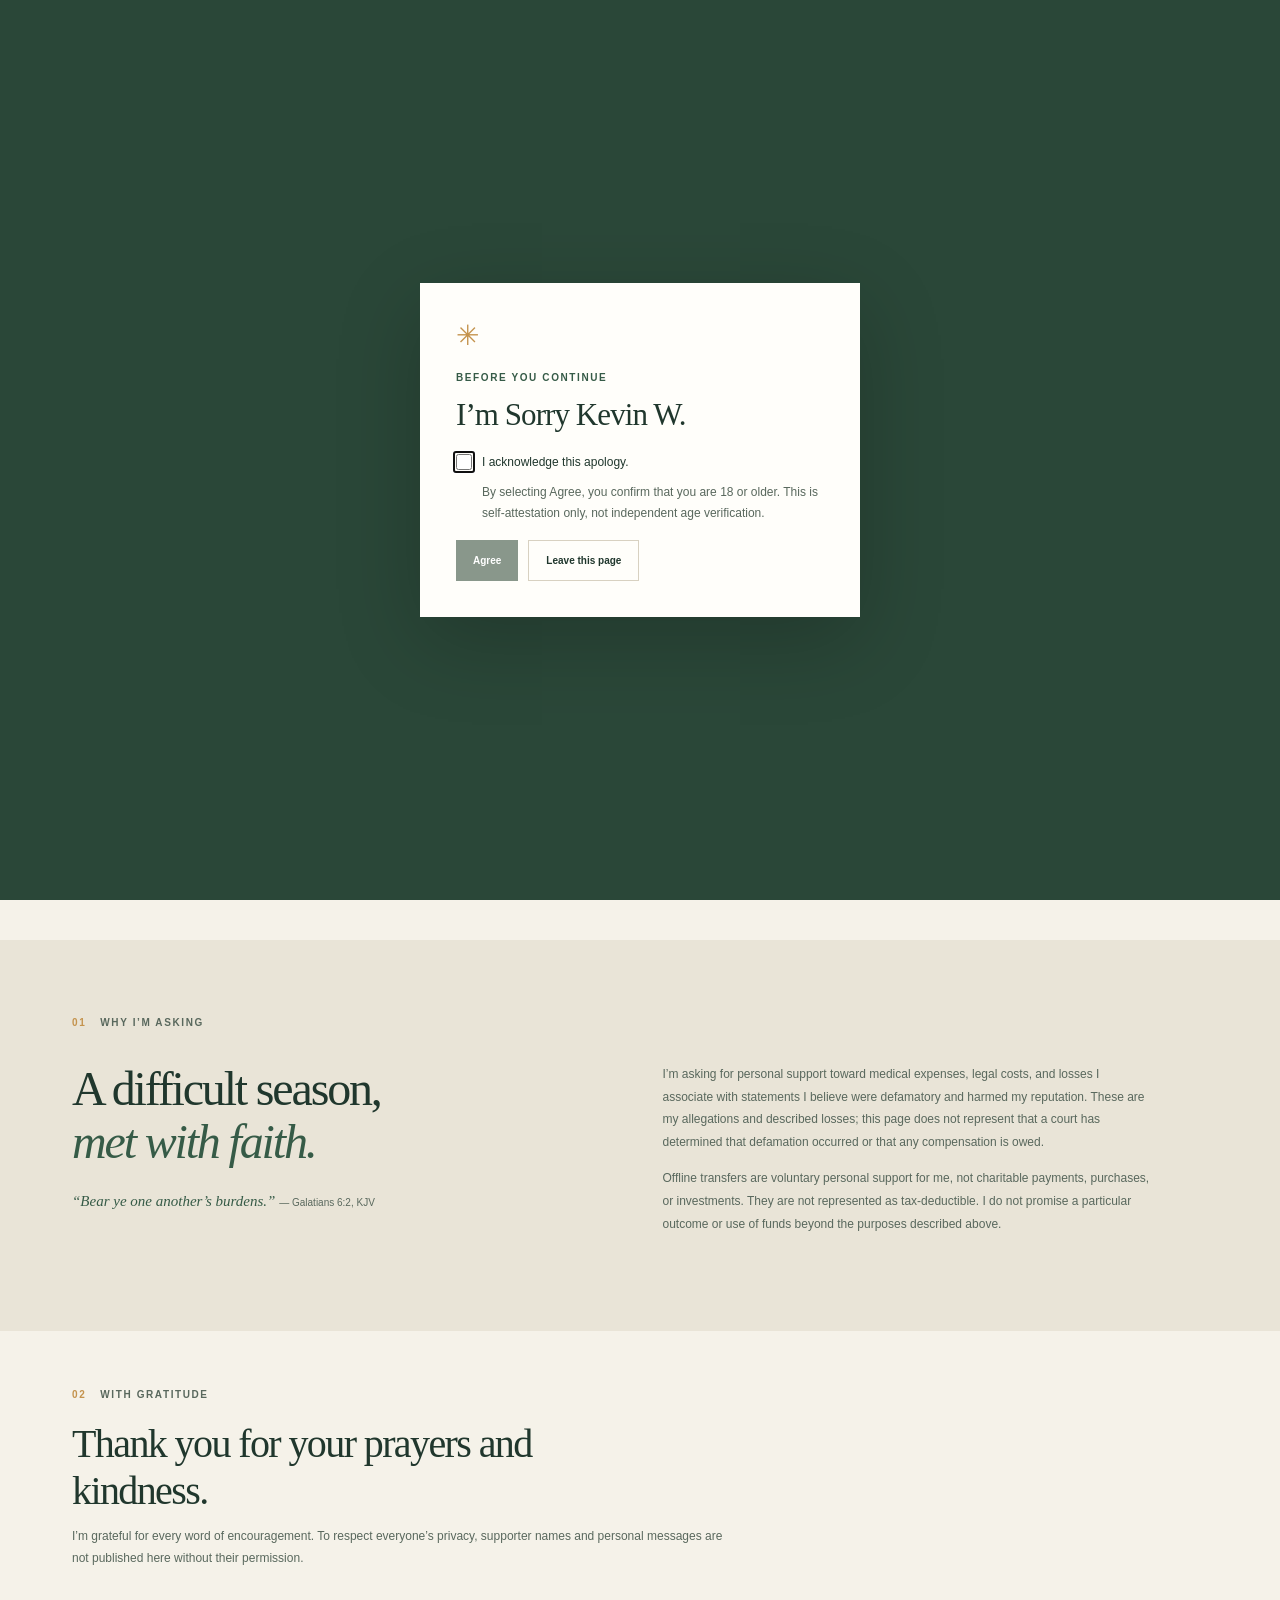
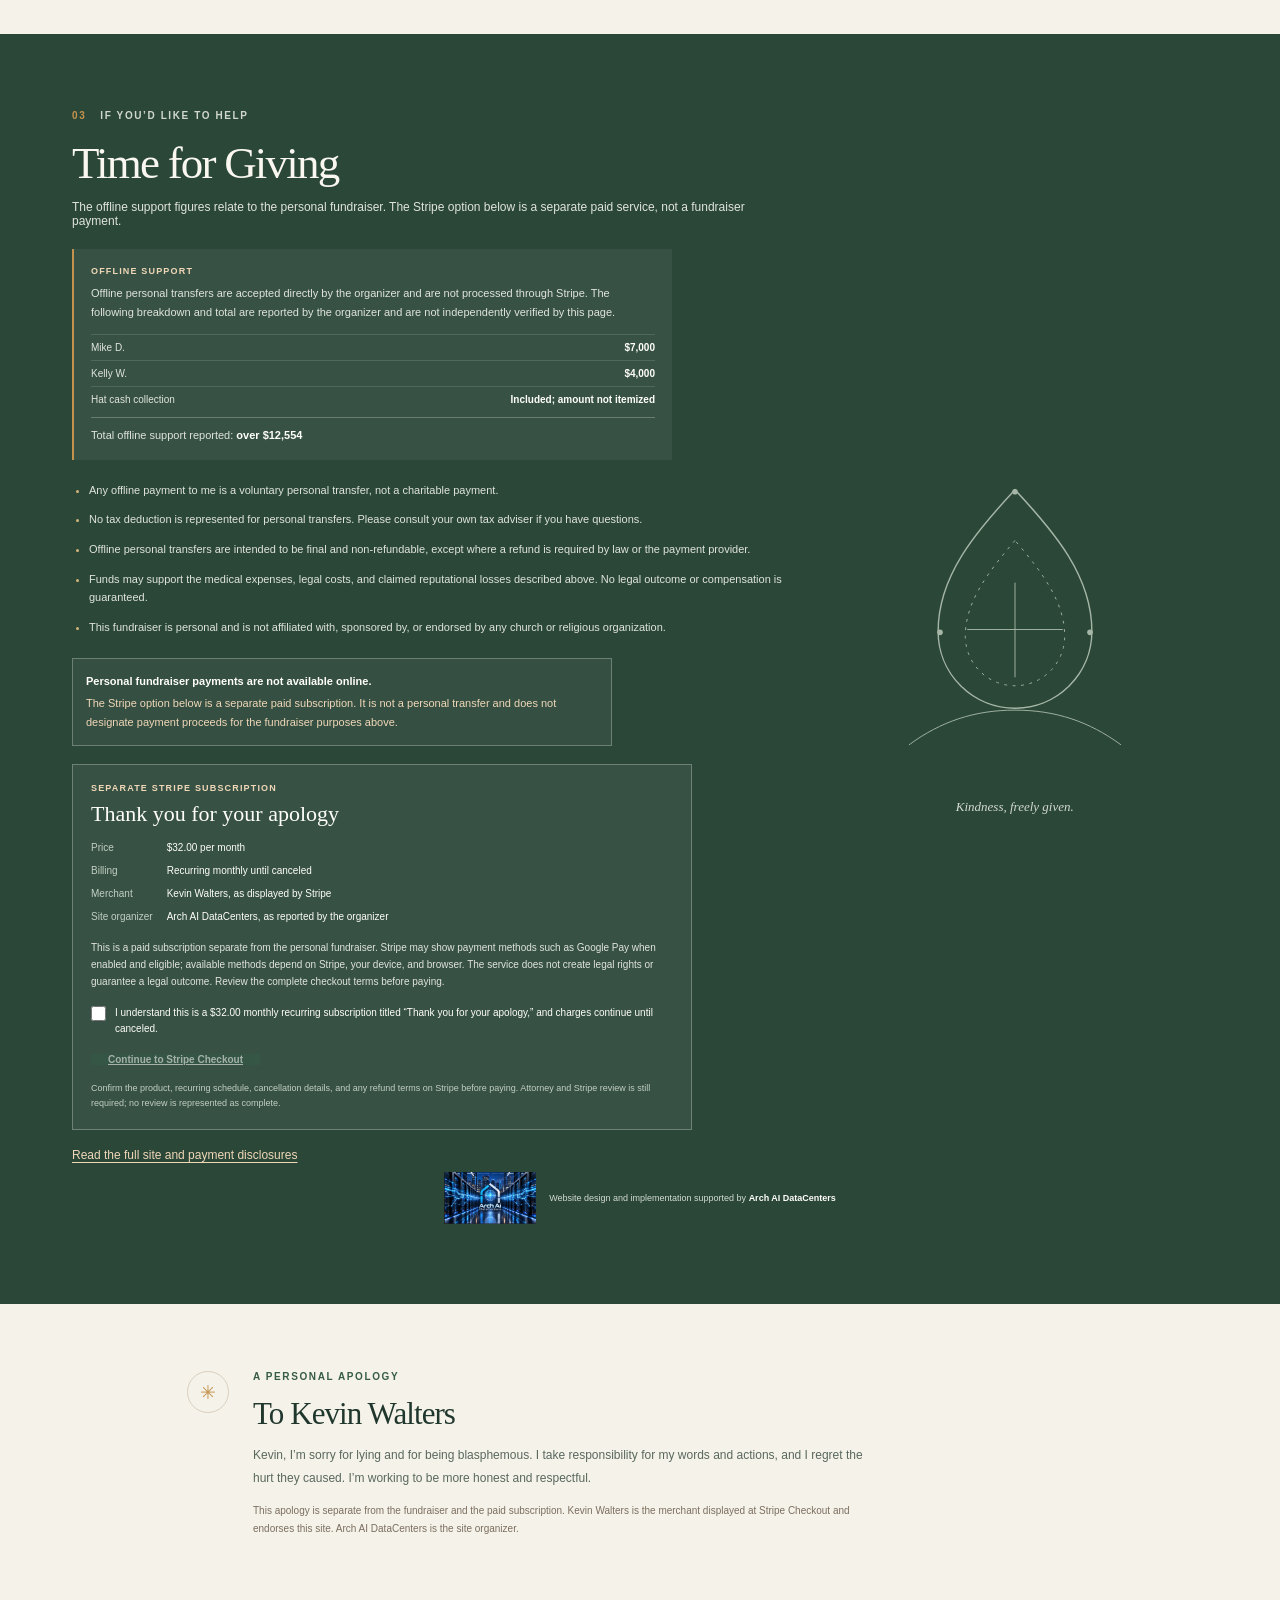
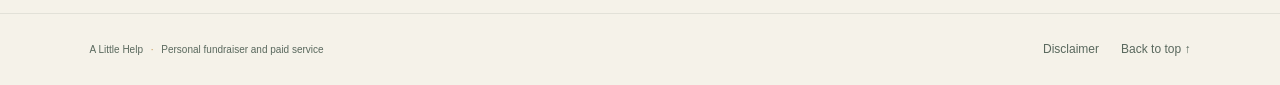
==== commit e4f3fb71: "Publish Stripe subscription details Co-authored-by: Copilot App <223556219+Copilot@users.noreply.git" ====
--- a/index.html
+++ b/index.html
@@ -6,13 +6,13 @@
     <meta name="theme-color" content="#f5f2e9">
     <meta
       name="description"
-      content="A personal fundraiser seeking voluntary support for medical expenses, legal costs, and alleged reputational losses. Read the disclosures and recurring-payment terms."
+      content="Personal fundraiser information and a separate Stripe subscription. Review the service price, recurring billing terms, and disclosures before checkout."
     >
     <meta property="og:type" content="website">
-    <meta property="og:title" content="Personal Fundraiser for Medical and Legal Expenses | A Little Help">
-    <meta property="og:description" content="A personal fundraiser seeking voluntary support for medical expenses, legal costs, and alleged reputational losses. Read the disclosures and recurring-payment terms.">
+    <meta property="og:title" content="Personal Support and Monthly Service | A Little Help">
+    <meta property="og:description" content="Personal fundraiser information and a separate Stripe subscription. Review the service price, recurring billing terms, and disclosures before checkout.">
     <meta name="twitter:card" content="summary">
-    <title>Personal Fundraiser for Medical and Legal Expenses | A Little Help</title>
+    <title>Personal Support and Monthly Service | A Little Help</title>
     <link rel="stylesheet" href="styles.css">
     <script src="script.js" defer></script>
   </head>
@@ -61,7 +61,7 @@
             to statements I believe have harmed my reputation. I’m grateful for
             your kindness, prayers, or simply taking the time to read.
           </p>
-          <a class="text-link" href="#donate">Read the giving details <span aria-hidden="true">↘</span></a>
+          <a class="text-link" href="#donate">Read the support details <span aria-hidden="true">↘</span></a>
           <div class="verse">
             <span class="verse-mark" aria-hidden="true">“</span>
             <blockquote>“I was sick, and ye visited me.”</blockquote>
@@ -82,7 +82,7 @@
           <p class="goal-amount">$325,000</p>
           <p class="goal-caption">A goal, not a promise of compensation or a legal finding.</p>
           <div class="raised-total">
-            <p class="raised-label">Offline gifts reported</p>
+            <p class="raised-label">Offline support reported</p>
             <p class="raised-amount" id="raised-amount">Over $12,554</p>
           </div>
           <div class="raised-note">
@@ -109,10 +109,10 @@
               owed.
             </p>
             <p>
-              Contributions are voluntary personal gifts to me. They are not a
-              charitable donation, are not tax-deductible, and are not a purchase
-              or investment. I do not promise a particular outcome or use of
-              funds beyond the purposes described above.
+              Offline transfers are voluntary personal support for me, not
+              charitable payments, purchases, or investments. They are not
+              represented as tax-deductible. I do not promise a particular
+              outcome or use of funds beyond the purposes described above.
             </p>
           </div>
         </div>
@@ -127,32 +127,66 @@
       <section class="donation-section" id="donate" aria-labelledby="donation-title">
         <div class="donation-copy">
           <div class="section-label section-label-light"><span>03</span> IF YOU’D LIKE TO HELP</div>
-          <h2 id="donation-title">Thank you for considering a gift.</h2>
+          <h2 id="donation-title">Time for Giving</h2>
           <p>
-            Please review the gift details and disclosures below.
+            The offline support figures relate to the personal fundraiser. The Stripe option below is a separate paid service, not a fundraiser payment.
           </p>
           <div class="offline-giving">
-            <p class="offline-label">Offline gifts</p>
-            <p>Offline contributions are accepted directly by the organizer and are not processed through Stripe. The following breakdown and total are reported by the organizer and are not independently verified by this page.</p>
+            <p class="offline-label">Offline support</p>
+            <p>Offline personal transfers are accepted directly by the organizer and are not processed through Stripe. The following breakdown and total are reported by the organizer and are not independently verified by this page.</p>
             <ul class="offline-list">
               <li><span>Mike D.</span><strong>$7,000</strong></li>
               <li><span>Kelly W.</span><strong>$4,000</strong></li>
               <li><span>Hat cash collection</span><strong>Included; amount not itemized</strong></li>
             </ul>
-            <p class="offline-total">Total offline gifts reported: <strong>over $12,554</strong></p>
+            <p class="offline-total">Total offline support reported: <strong>over $12,554</strong></p>
           </div>
           <ul class="disclosure-list">
-            <li>Any payment would be a voluntary personal gift transferred directly to me, not a charitable contribution.</li>
-            <li>Gifts are not tax-deductible. Please consult your own tax adviser if you have questions.</li>
-            <li>Because gifts are voluntary personal transfers, they are intended to be final and non-refundable, except where a refund is required by law or the payment provider.</li>
+            <li>Any offline payment to me is a voluntary personal transfer, not a charitable payment.</li>
+            <li>No tax deduction is represented for personal transfers. Please consult your own tax adviser if you have questions.</li>
+            <li>Offline personal transfers are intended to be final and non-refundable, except where a refund is required by law or the payment provider.</li>
             <li>Funds may support the medical expenses, legal costs, and claimed reputational losses described above. No legal outcome or compensation is guaranteed.</li>
             <li>This fundraiser is personal and is not affiliated with, sponsored by, or endorsed by any church or religious organization.</li>
           </ul>
           <p class="payment-status" role="status" aria-live="polite">
-            <strong>Online giving is temporarily unavailable.</strong> The previously supplied checkout did not match this fundraiser and is disabled here. Do not use a previous payment link. A future checkout must show the correct recipient, fundraiser purpose, amount, and schedule before online payments resume.
-          </p>
-          <p class="review-note">Before accepting funds, have the disclosures reviewed by an attorney and confirm the fundraiser and payment terms comply with Stripe’s current requirements.</p>
-          <p class="disclaimer-link"><a href="disclaimer.html">Read the full site and fundraiser disclaimer</a></p>
+            <strong>Personal fundraiser payments are not available online.</strong> The Stripe option below is a separate paid subscription. It is not a personal transfer and does not designate payment proceeds for the fundraiser purposes above.
+          </p>
+          <div class="subscription-card">
+            <p class="subscription-label">Separate Stripe subscription</p>
+            <h3 class="subscription-title">Thank you for your apology</h3>
+            <dl class="subscription-details">
+              <dt>Price</dt><dd>$32.00 per month</dd>
+              <dt>Billing</dt><dd>Recurring monthly until canceled</dd>
+              <dt>Merchant</dt><dd>Kevin Walters, as displayed by Stripe</dd>
+              <dt>Site organizer</dt><dd>Arch AI DataCenters, as reported by the organizer</dd>
+            </dl>
+            <p class="subscription-description">
+              This is a paid subscription separate from the personal fundraiser. Stripe may show payment methods such as Google Pay when enabled and eligible; available methods depend on Stripe, your device, and browser. The service does not create legal rights or guarantee a legal outcome. Review the complete checkout terms before paying.
+            </p>
+            <label class="subscription-acknowledgment" for="subscription-ack">
+              <input id="subscription-ack" type="checkbox">
+              <span>I understand this is a $32.00 monthly recurring subscription titled “Thank you for your apology,” and charges continue until canceled.</span>
+            </label>
+            <a
+              class="button button-primary subscription-link"
+              id="subscription-link"
+              href="https://buy.stripe.com/dRm5kEeVMgJVdpW8X9gA800"
+              target="_blank"
+              rel="noopener noreferrer"
+              aria-disabled="true"
+              tabindex="-1"
+            >Continue to Stripe Checkout</a>
+            <div class="payment-qr" id="payment-qr" hidden>
+              <p>Or scan this Stripe QR code</p>
+              <a href="https://buy.stripe.com/dRm5kEeVMgJVdpW8X9gA800" target="_blank" rel="noopener noreferrer" aria-label="Open the Stripe subscription checkout">
+                <img src="assets/payment-qr.png" alt="QR code for the $32 per month Stripe subscription">
+              </a>
+            </div>
+            <p class="subscription-review">
+              Confirm the product, recurring schedule, cancellation details, and any refund terms on Stripe before paying. Attorney and Stripe review is still required; no review is represented as complete.
+            </p>
+          </div>
+          <p class="disclaimer-link"><a href="disclaimer.html">Read the full site and payment disclosures</a></p>
         </div>
         <div class="donation-art" aria-hidden="true">
           <svg viewBox="0 0 320 360" role="presentation">
@@ -183,15 +217,14 @@
             caused. I’m working to be more honest and respectful.
           </p>
           <p class="apology-note">
-            This apology is separate from the fundraiser. Kevin Walters is not
-            associated with or endorsing this page.
+            This apology is separate from the fundraiser and the paid subscription. Kevin Walters is the merchant displayed at Stripe Checkout and endorses this site. Arch AI DataCenters is the site organizer.
           </p>
         </div>
       </section>
       </main>
 
       <footer class="site-footer">
-        <span>A Little Help <span aria-hidden="true">·</span> Personal fundraiser</span>
+        <span>A Little Help <span aria-hidden="true">·</span> Personal fundraiser and paid service</span>
         <span class="footer-links"><a href="disclaimer.html">Disclaimer</a><a href="#home">Back to top ↑</a></span>
       </footer>
     </div>
--- a/styles.css
+++ b/styles.css
@@ -203,6 +203,21 @@
 .payment-status { max-width: 540px; margin: 12px 0 8px; padding: 13px; border: 1px solid rgb(255 255 255 / 27%); background: rgb(255 255 255 / 5%); color: #f0d7b8; font-size: 11px; line-height: 1.7; }
 .payment-status strong { display: block; margin-bottom: 4px; color: #fffefa; }
 .review-note { max-width: 520px; margin: 14px 0 0; color: #c2cec2; font-size: 9px; line-height: 1.7; }
+.subscription-card { max-width: 620px; margin: 18px 0; padding: 18px; border: 1px solid rgb(255 255 255 / 27%); background: rgb(255 255 255 / 6%); }
+.subscription-label { margin: 0 0 8px; color: #f0d7b8; font-size: 9px; font-weight: 700; letter-spacing: .13em; text-transform: uppercase; }
+.subscription-title { margin: 0 0 13px; color: #fffefa; font: 22px Georgia, serif; }
+.subscription-details { display: grid; grid-template-columns: max-content 1fr; gap: 7px 14px; margin: 0; font-size: 10px; line-height: 1.6; }
+.subscription-details dt { color: #c2cec2; }
+.subscription-details dd { margin: 0; color: #fffefa; }
+.subscription-description, .subscription-review { margin: 14px 0 0; color: #e1e4dc; font-size: 10px; line-height: 1.7; }
+.subscription-acknowledgment { display: flex; align-items: flex-start; gap: 9px; margin: 15px 0 12px; color: #fffefa; font-size: 10px; line-height: 1.6; cursor: pointer; }
+.subscription-acknowledgment input { flex: 0 0 auto; width: 15px; height: 15px; margin: 1px 0 0; accent-color: var(--gold); }
+.subscription-link[aria-disabled="true"] { opacity: .55; cursor: not-allowed; }
+.payment-qr { display: grid; justify-items: start; gap: 8px; margin-top: 16px; }
+.payment-qr[hidden] { display: none; }
+.payment-qr p { margin: 0; color: #e1e4dc; font-size: 10px; }
+.payment-qr img { display: block; width: 160px; height: 160px; padding: 7px; background: white; }
+.subscription-review { color: #c2cec2; font-size: 9px; }
 .disclaimer-link { margin: 13px 0 0; font-size: 10px; }
 .disclaimer-link a { color: #f0d7b8; text-underline-offset: 3px; }
 .donation-art { display: flex; flex-direction: column; align-items: center; color: #a6b6a6; }
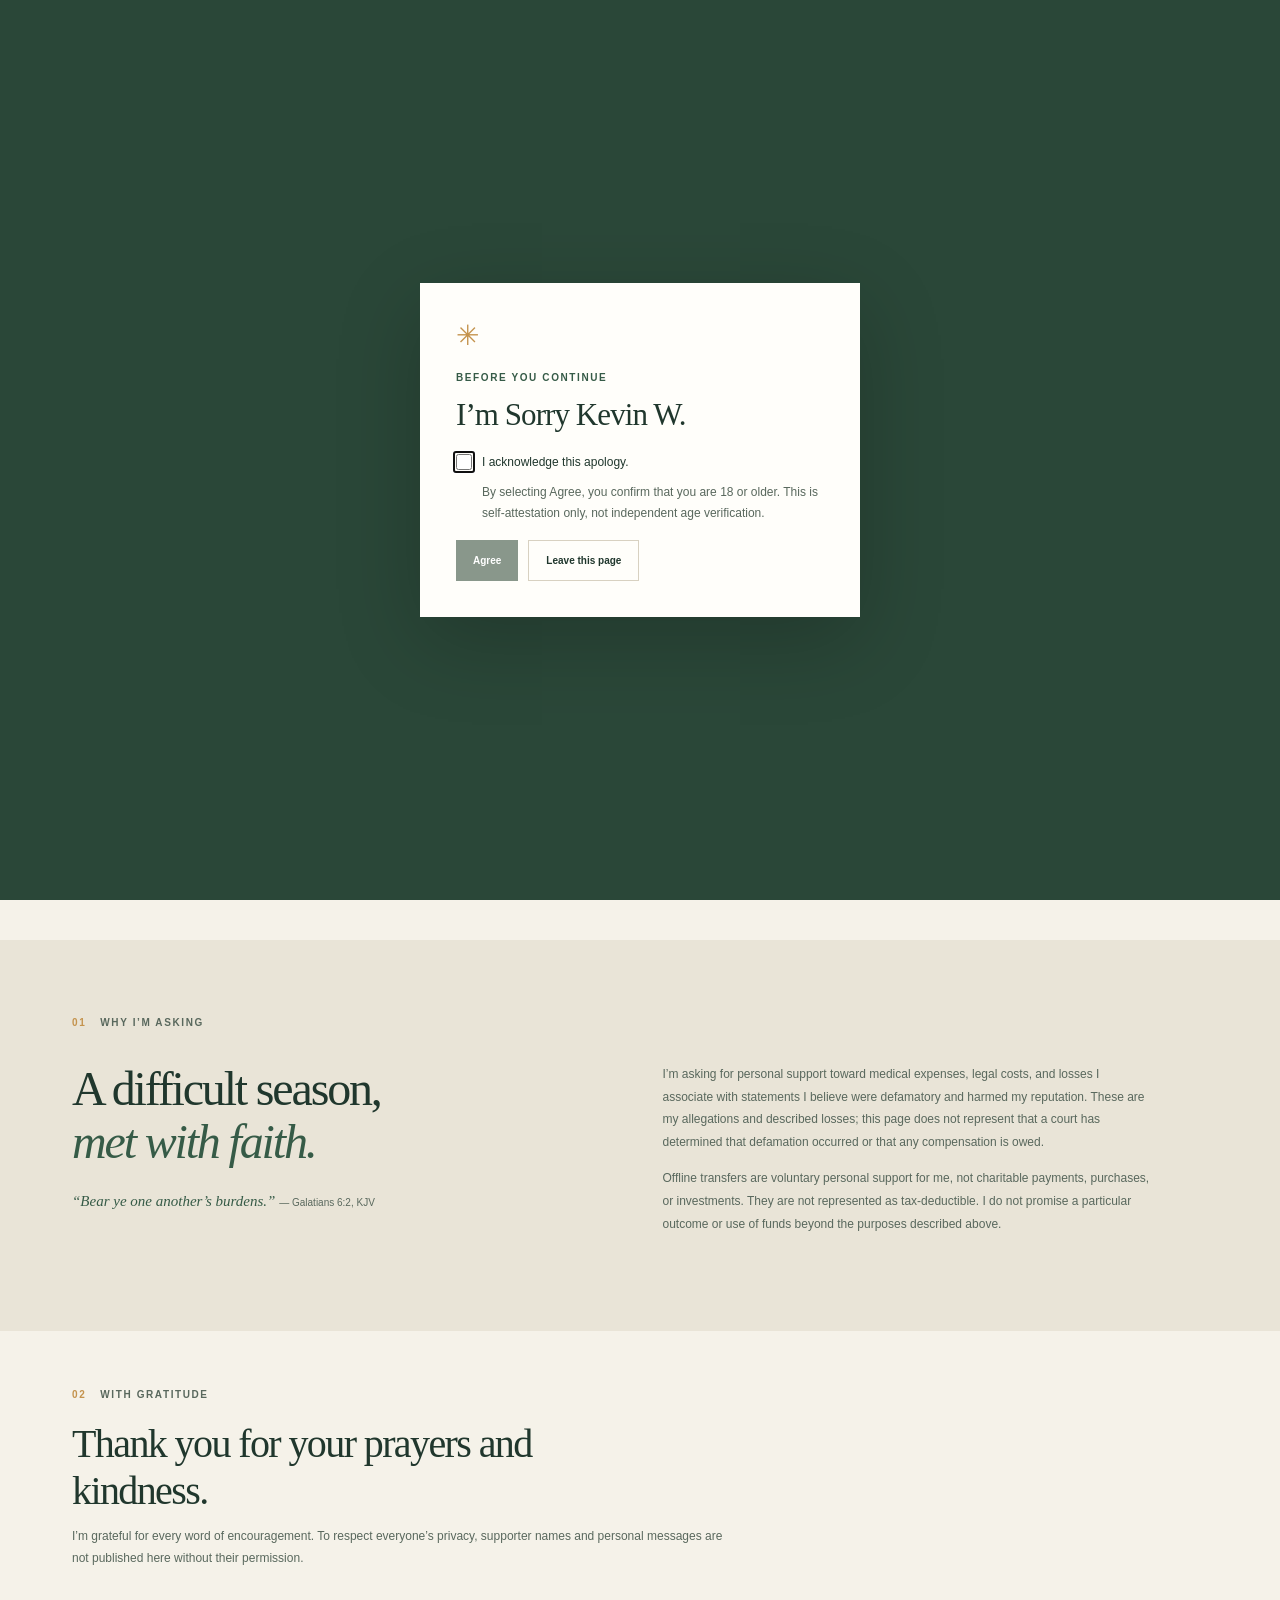
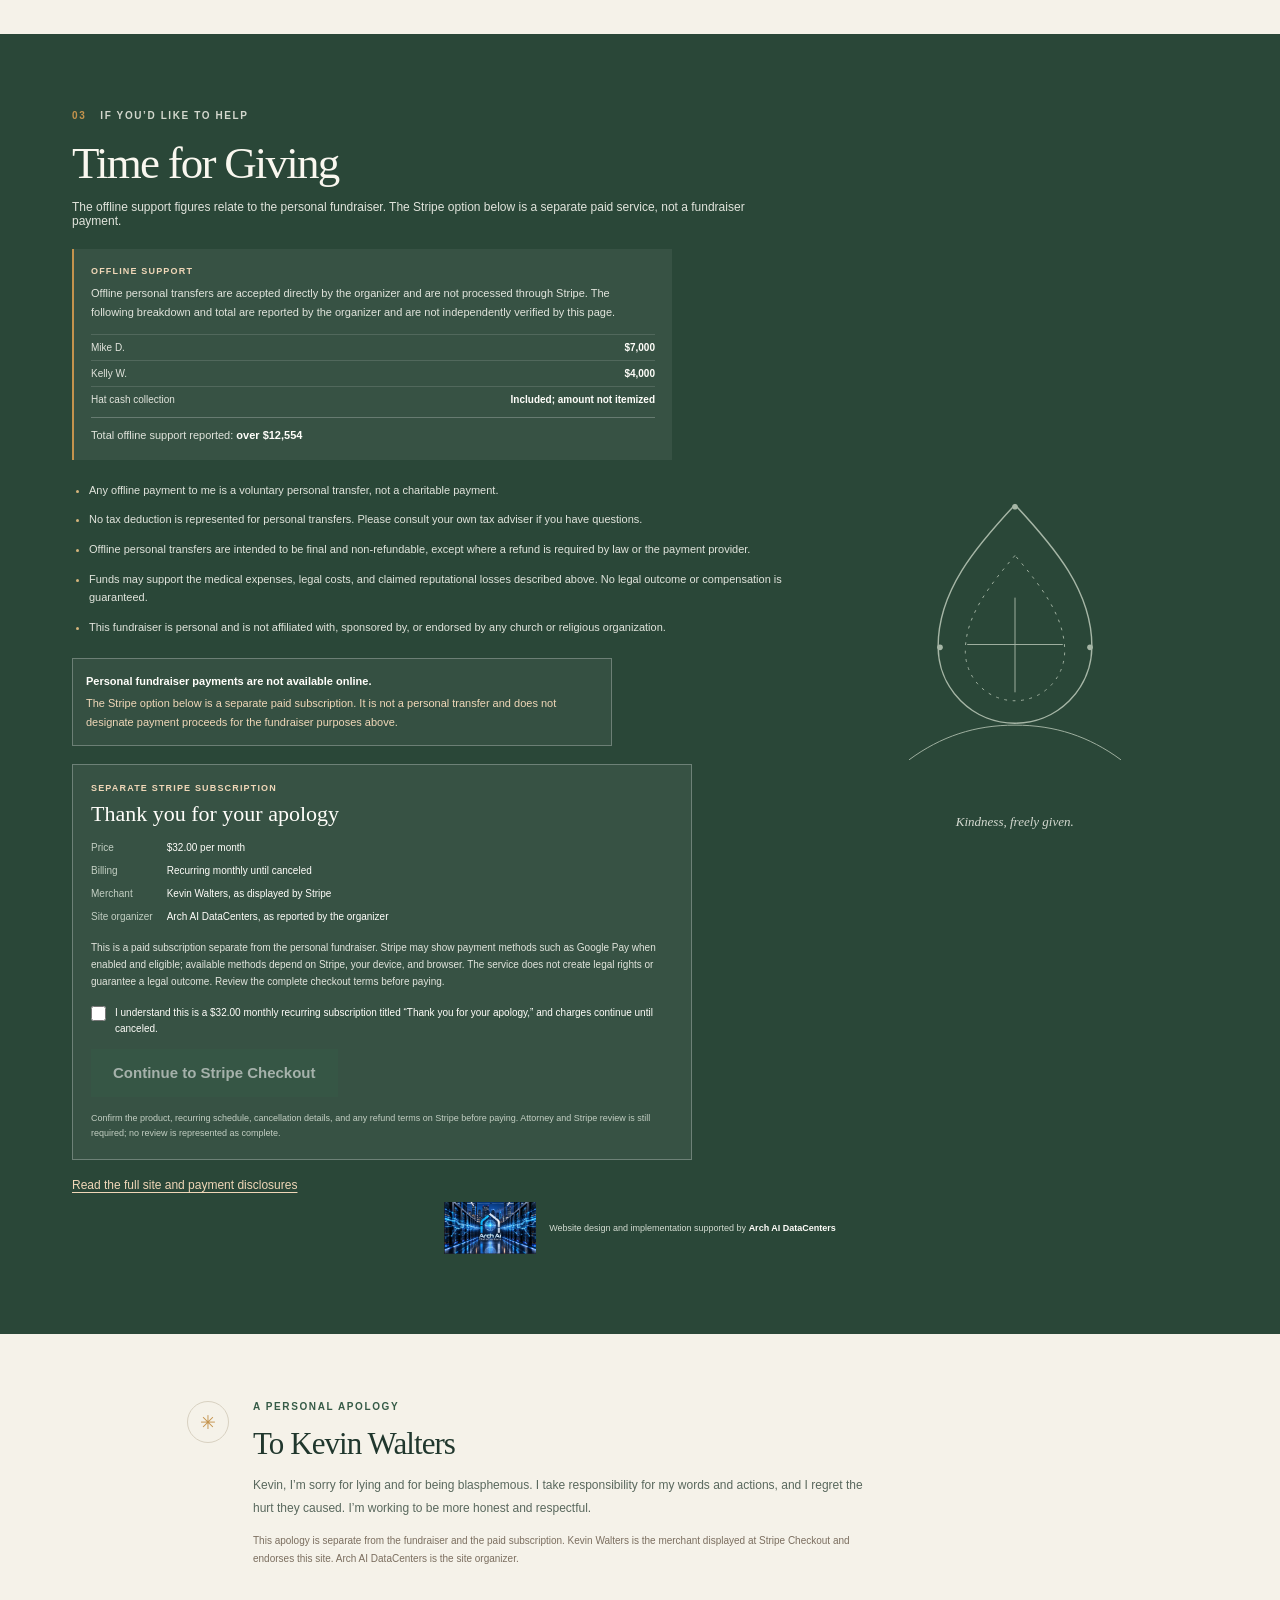
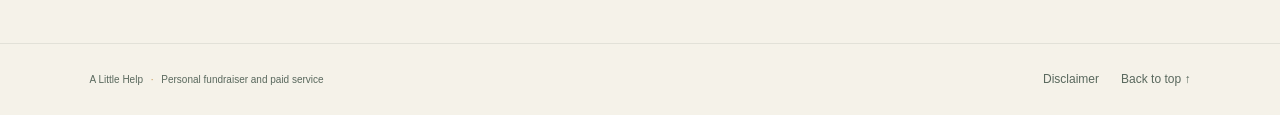
==== commit 574c851a: "Enlarge Stripe button and remove QR code Co-authored-by: Copilot App <223556219+Copilot@users.norepl" ====
--- a/index.html
+++ b/index.html
@@ -176,12 +176,6 @@
               aria-disabled="true"
               tabindex="-1"
             >Continue to Stripe Checkout</a>
-            <div class="payment-qr" id="payment-qr" hidden>
-              <p>Or scan this Stripe QR code</p>
-              <a href="https://buy.stripe.com/dRm5kEeVMgJVdpW8X9gA800" target="_blank" rel="noopener noreferrer" aria-label="Open the Stripe subscription checkout">
-                <img src="assets/payment-qr.png" alt="QR code for the $32 per month Stripe subscription">
-              </a>
-            </div>
             <p class="subscription-review">
               Confirm the product, recurring schedule, cancellation details, and any refund terms on Stripe before paying. Attorney and Stripe review is still required; no review is represented as complete.
             </p>
--- a/styles.css
+++ b/styles.css
@@ -213,10 +213,7 @@
 .subscription-acknowledgment { display: flex; align-items: flex-start; gap: 9px; margin: 15px 0 12px; color: #fffefa; font-size: 10px; line-height: 1.6; cursor: pointer; }
 .subscription-acknowledgment input { flex: 0 0 auto; width: 15px; height: 15px; margin: 1px 0 0; accent-color: var(--gold); }
 .subscription-link[aria-disabled="true"] { opacity: .55; cursor: not-allowed; }
-.payment-qr { display: grid; justify-items: start; gap: 8px; margin-top: 16px; }
-.payment-qr[hidden] { display: none; }
-.payment-qr p { margin: 0; color: #e1e4dc; font-size: 10px; }
-.payment-qr img { display: block; width: 160px; height: 160px; padding: 7px; background: white; }
+.subscription-link { display: inline-flex; min-height: 48px; align-items: center; justify-content: center; padding: 0 22px; font-size: 15px; text-decoration: none; }
 .subscription-review { color: #c2cec2; font-size: 9px; }
 .disclaimer-link { margin: 13px 0 0; font-size: 10px; }
 .disclaimer-link a { color: #f0d7b8; text-underline-offset: 3px; }
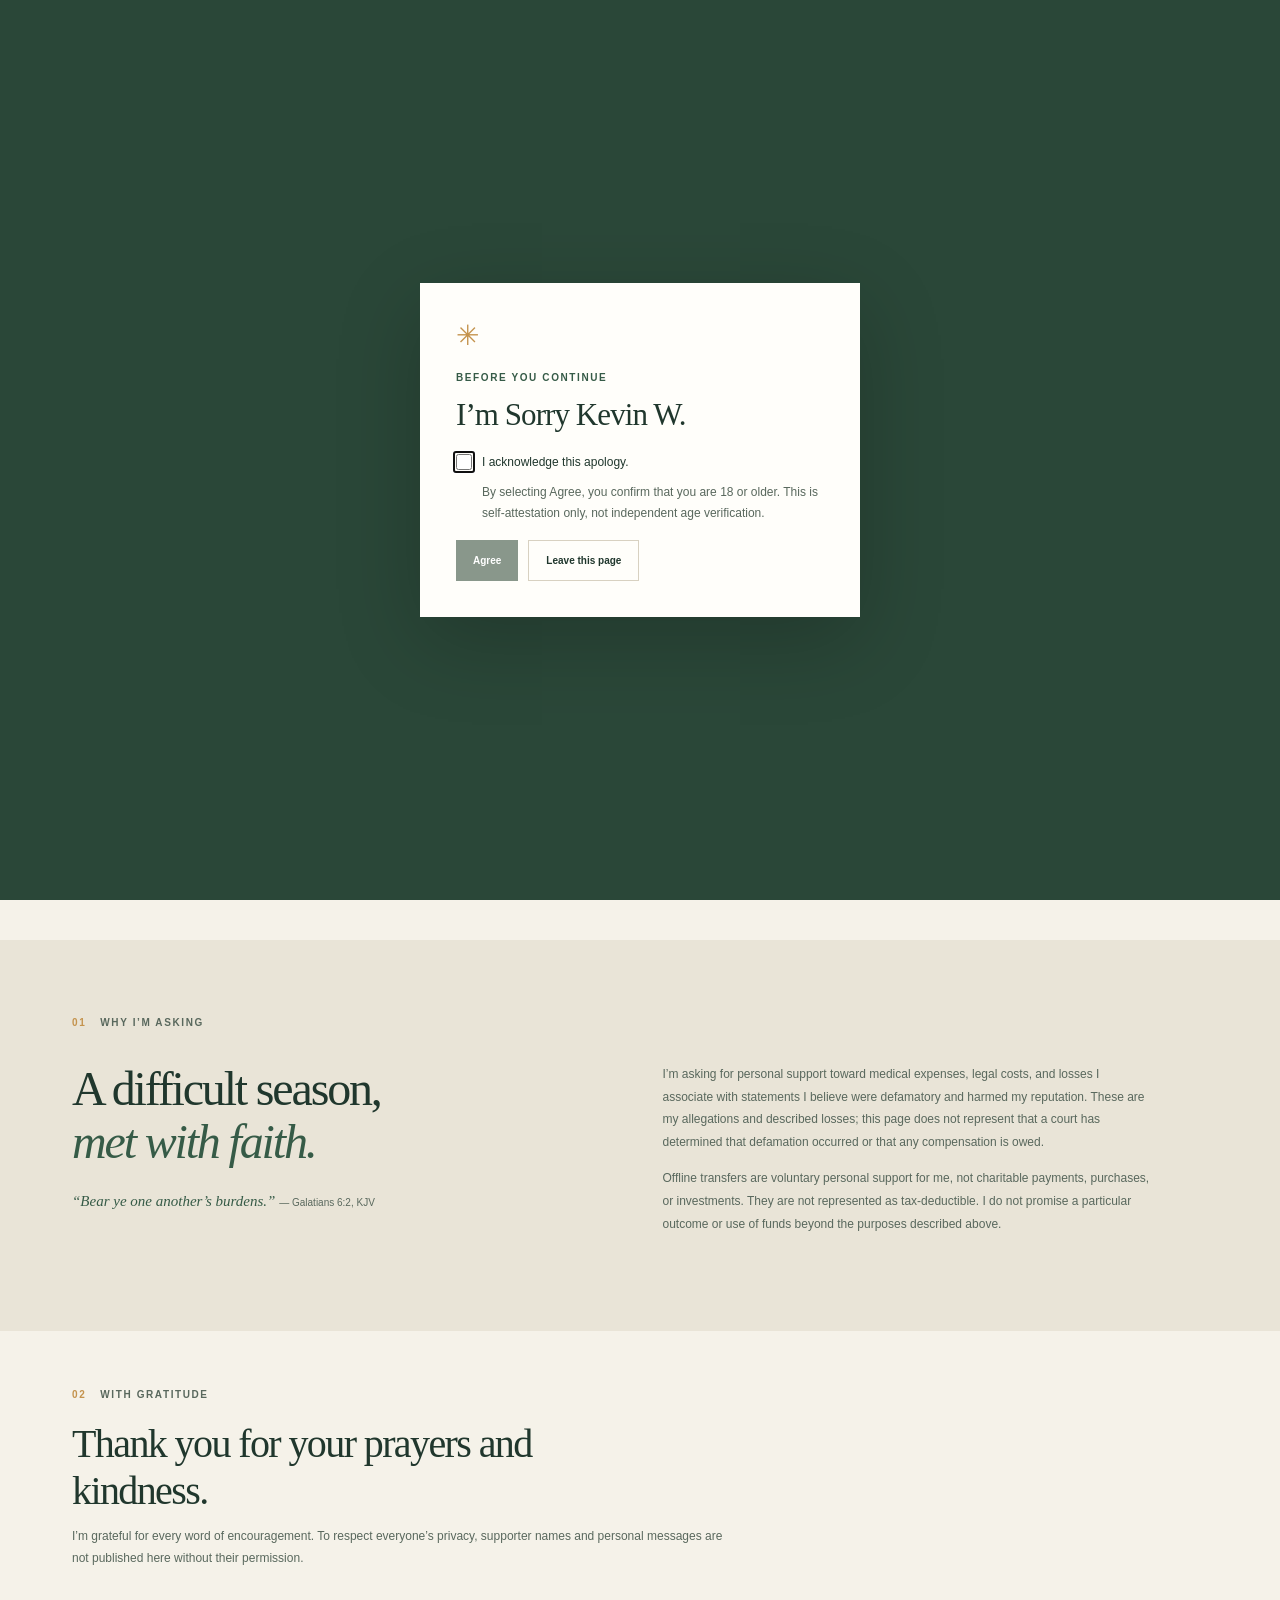
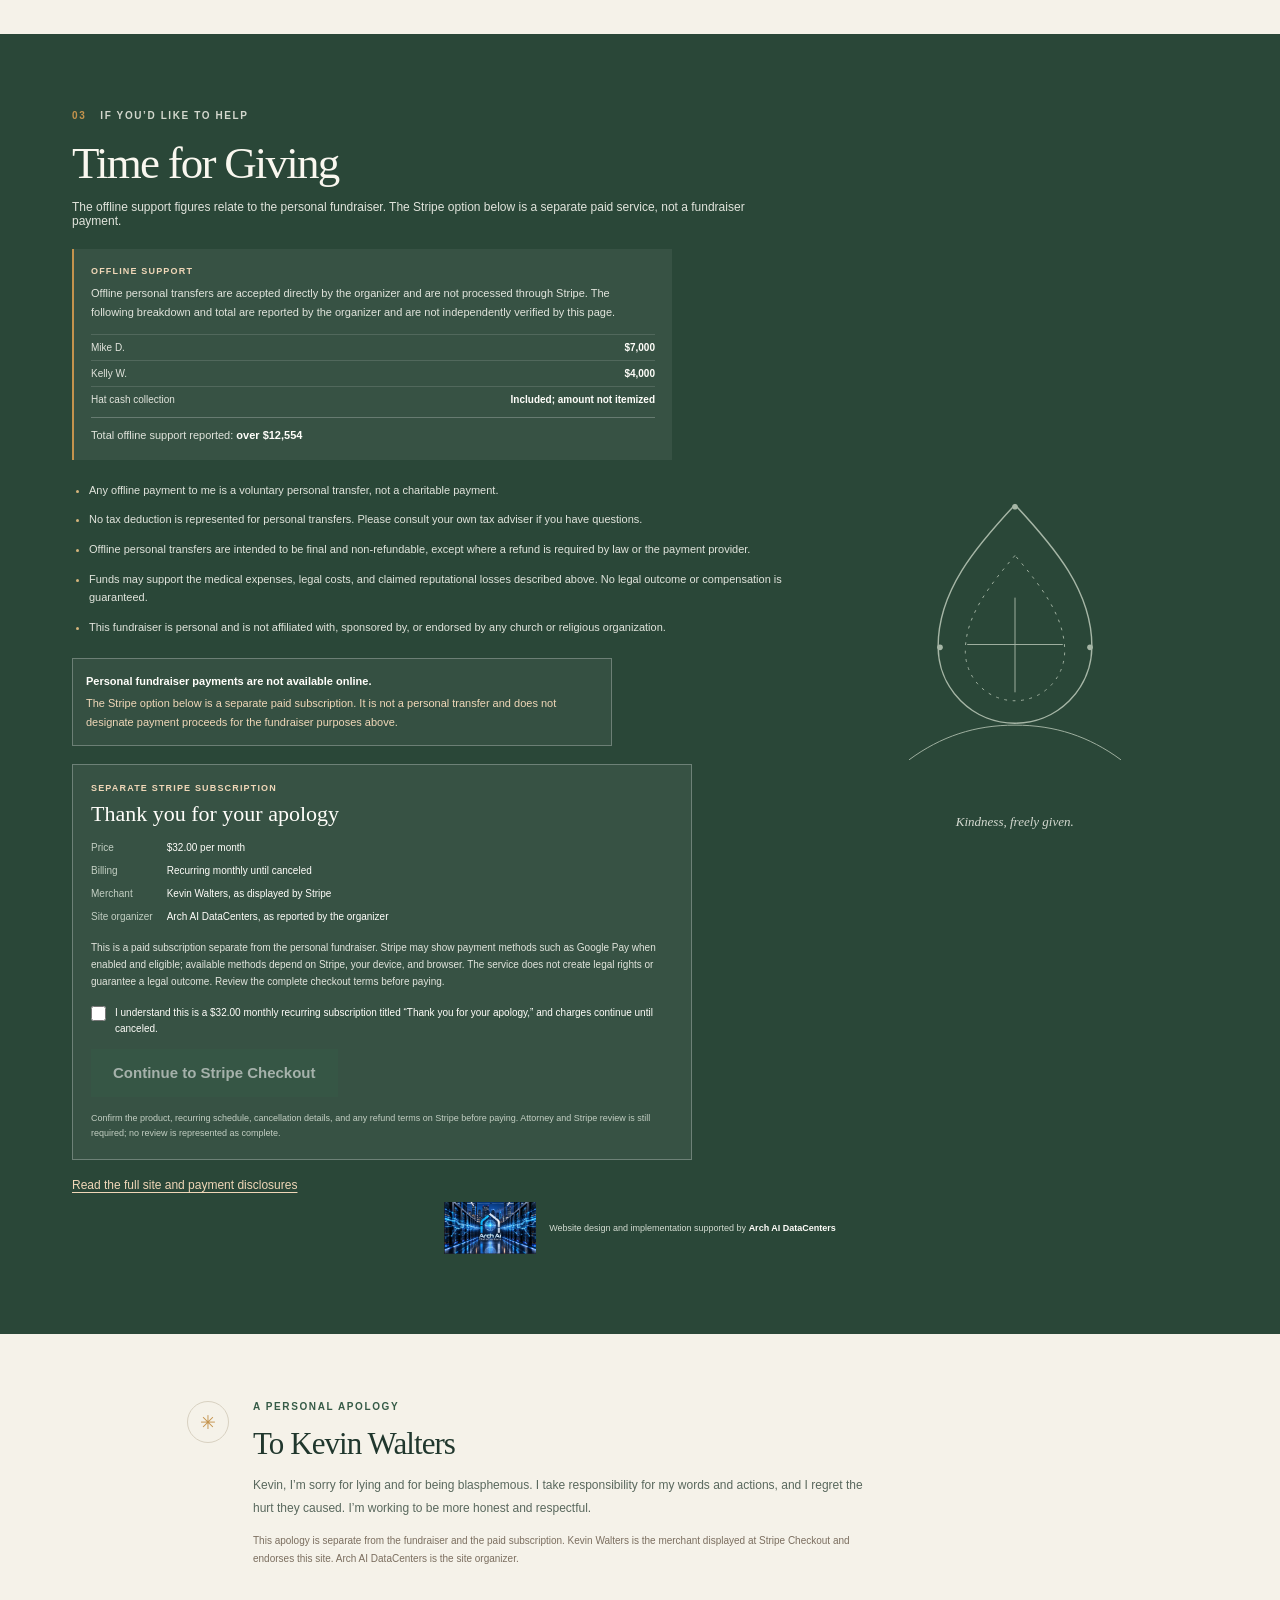
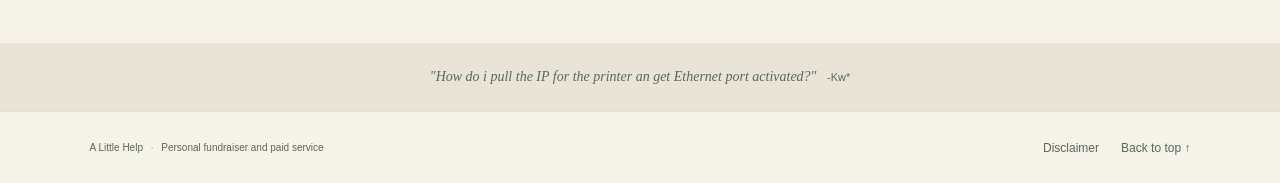
==== commit 44470a15: "Add closing quote to fundraiser page Co-authored-by: Copilot App <223556219+Copilot@users.noreply.gi" ====
--- a/index.html
+++ b/index.html
@@ -12,6 +12,7 @@
     <meta property="og:title" content="Personal Support and Monthly Service | A Little Help">
     <meta property="og:description" content="Personal fundraiser information and a separate Stripe subscription. Review the service price, recurring billing terms, and disclosures before checkout.">
     <meta name="twitter:card" content="summary">
+    <script async src="https://pagead2.googlesyndication.com/pagead/js/adsbygoogle.js?client=ca-pub-1659018429098603" crossorigin="anonymous"></script>
     <title>Personal Support and Monthly Service | A Little Help</title>
     <link rel="stylesheet" href="styles.css">
     <script src="script.js" defer></script>
@@ -217,6 +218,13 @@
       </section>
       </main>
 
+      <section class="closing-quote" aria-label="Closing quote">
+        <blockquote>
+          "How do i pull the IP for the printer an get Ethernet port activated?"
+          <cite>-Kw*</cite>
+        </blockquote>
+      </section>
+
       <footer class="site-footer">
         <span>A Little Help <span aria-hidden="true">·</span> Personal fundraiser and paid service</span>
         <span class="footer-links"><a href="disclaimer.html">Disclaimer</a><a href="#home">Back to top ↑</a></span>
--- a/styles.css
+++ b/styles.css
@@ -234,6 +234,9 @@
 .disclaimer-page h1 { margin: 20px 0 28px; font-size: clamp(38px, 5vw, 58px); letter-spacing: -.05em; }
 .disclaimer-page .disclaimer-copy { max-width: 820px; font-size: 13px; }
 .back-to-fundraiser { display: inline-flex; gap: 12px; margin-top: 20px; color: var(--green); font-size: 12px; font-weight: 700; text-underline-offset: 4px; }
+.closing-quote { padding: 23px 7vw; background: var(--paper-dark); text-align: center; }
+.closing-quote blockquote { max-width: 900px; margin: 0 auto; color: var(--ink-soft); font: italic 14px/1.6 Georgia, serif; }
+.closing-quote cite { display: inline-block; margin-left: 7px; color: var(--ink-soft); font: normal 11px "Segoe UI", Arial, sans-serif; }
 .site-footer { min-height: 72px; border-top: 1px solid rgb(32 55 45 / 9%); color: var(--ink-soft); font-size: 10px; }
 .site-footer > span span { padding-inline: 5px; color: var(--gold); }
 .footer-links { display: flex; align-items: center; gap: 22px; }
